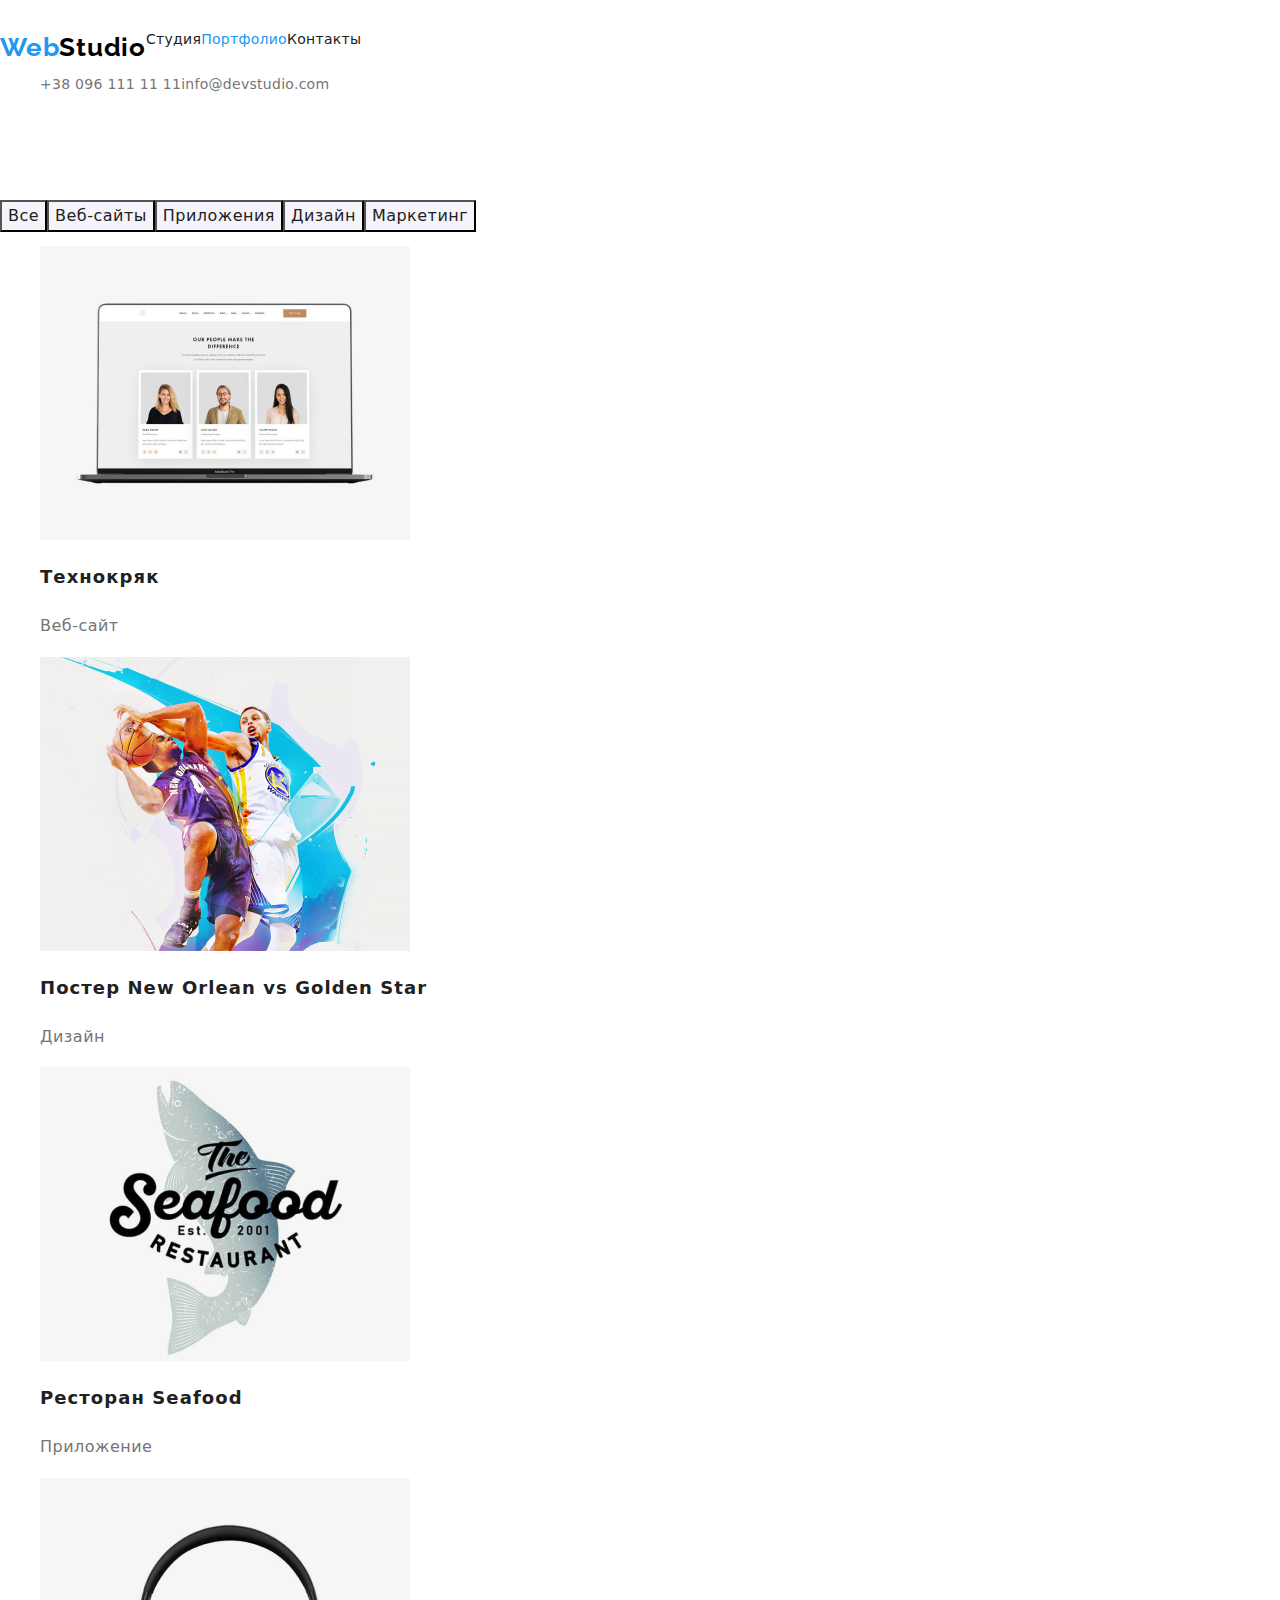
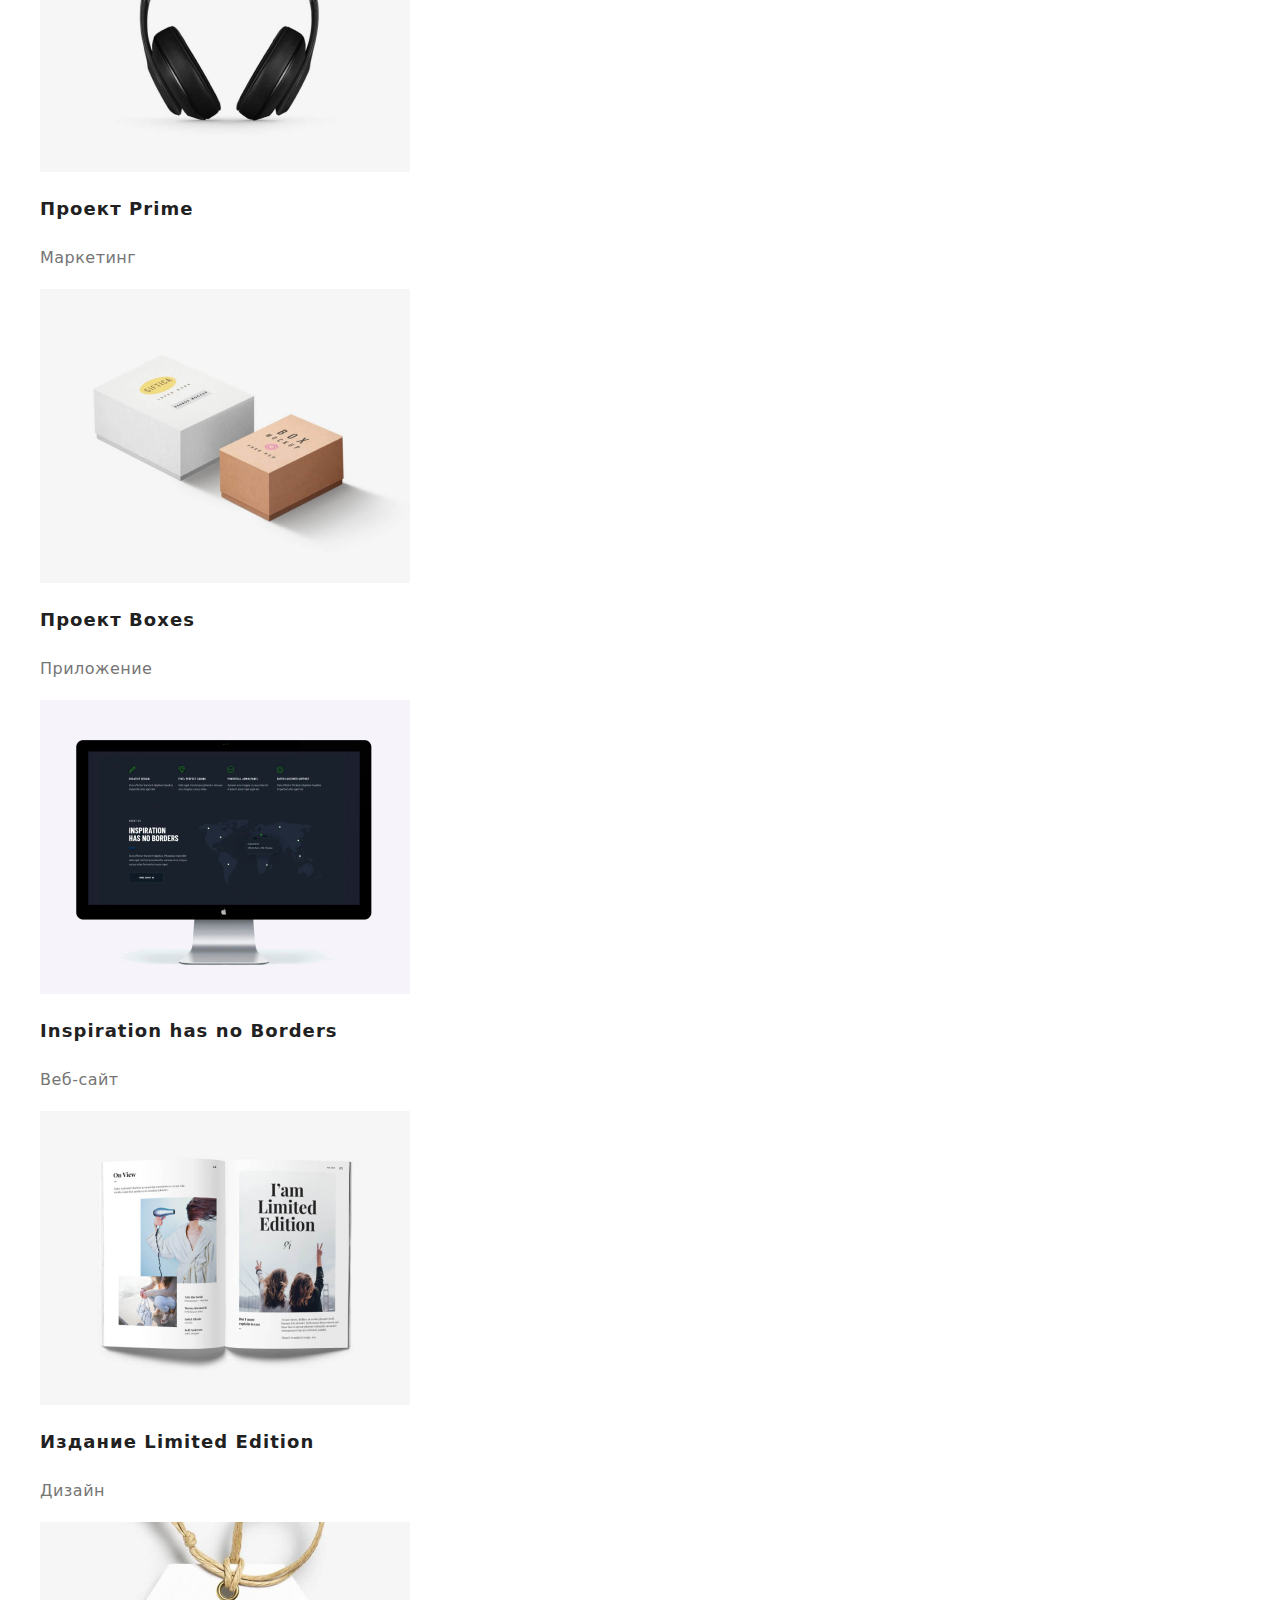
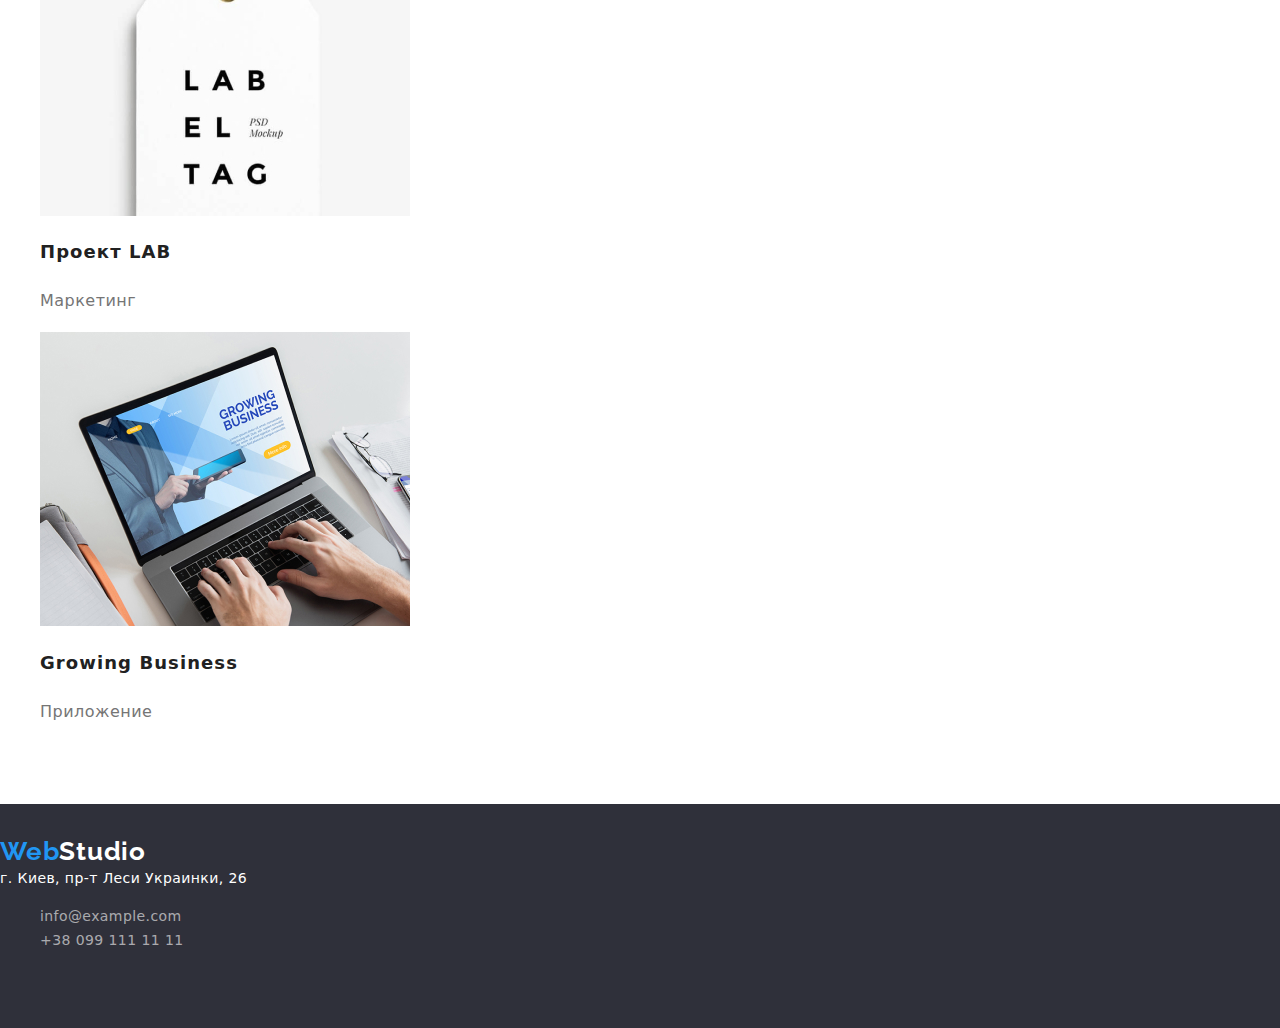
==== portfolio.html @ 183b3e31 "one" ====
<!DOCTYPE html>
<html lang="ru">
<head>
    <meta charset="UTF-8">
    <meta http-equiv="X-UA-Compatible" content="IE=edge">
    <meta name="description" content="Вивчення основ CSS">
    <title>Портфолио</title>
    <link rel="stylesheet" href="./css/style.css">
<link
    href="https://fonts.googleapis.com/css2?family=Raleway:wght@700&amp;family=Roboto:wght@400;500;700;900&amp;display=swap"
    rel="stylesheet">
    <link rel="stylesheet" href="https://cdnjs.cloudflare.com/ajax/libs/modern-normalize/1.0.0/modern-normalize.min.css">
</head>
<body>
    <!--Шапка-->
<header class="page-header">
    <!--CONTAINER-->
    <div class="container">
    <nav class="header-nav"><a href="WebStudio" class="logo-web">Web<span class="logo">Studio</span></a>
        <ul class="nav-list">
            <li><a href="https://liudmylka.github.io/goit-markup-hw-02/" class="open-link">Студия</a></li>
            <li><a href="https://liudmylka.github.io/goit-markup-hw-02/portfolio.html" class="open">Портфолио</a></li>
            <li><a href="Контакты" class="site-nav">Контакты</a></li>
        </ul>
    </nav>
    <ul class="contact-list">
        <li><a href="tel:+380961111111" class="page-link">+38 096 111 11 11</a></li>
        <li><a href="mailto:info@devstudio.com" class="page-link">info@devstudio.com</a></li>
    </ul>
    </div>
</header>

<main>
    <!--Герой-->
<section class="hero-blok">
    <!--CONTAINER-->
    <div class="container">
    <h1 class="visually-hidden">Filters</h1>
    <ul class="nav-list">   
        <li><button type="button" class="button">Все</button></li>
        <li><button type="button" class="button">Веб-сайты</button></li>
        <li><button type="button" class="button">Приложения</button></li>
        <li><button type="button" class="button">Дизайн</button></li>
        <li><button type="button" class="button">Маркетинг</button></li>
    </ul>
        <ul>
<li><a href="images1" class="photo"><img width="370" src="images/portfolio/1.img.jpg" alt="project1">
                <h2 class="title-small">Технокряк</h2>
                <p class="small-text">Веб-сайт</p></a></li>
<li><a href="images2" class="photo"><img width="370" src="images/portfolio/2.img.jpg" alt="project2">
                <h2 class="title-small">Постер New Orlean vs Golden Star</h2>
                <p class="small-text">Дизайн</p></a></li>
<li><a href="images3" class="photo"><img width="370" src="images/portfolio/3.img.jpg" alt="project3">
        <h2 class="title-small">Ресторан Seafood</h2>
        <p class="small-text">Приложение</p></a></li>
<li><a href="images4" class="photo"><img width="370" src="images/portfolio/4.img.jpg" alt="project4">
        <h2 class="title-small">Проект Prime</h2>
        <p class="small-text">Маркетинг</p></a></li>
<li><a href="images5" class="photo"><img width="370" src="images/portfolio/5.img.jpg" alt="project5">
        <h2 class="title-small">Проект Boxes</h2>
        <p class="small-text">Приложение</p></a></li>
<li><a href="images6" class="photo"><img width="370" src="images/portfolio/6.img.jpg" alt="project6">
        <h2 class="title-small">Inspiration has no Borders</h2>
        <p class="small-text">Веб-сайт</p></a></li>
<li><a href="images7" class="photo"><img width="370" src="images/portfolio/7.img.jpg" alt="project7">
        <h2 class="title-small">Издание Limited Edition</h2>
        <p class="small-text">Дизайн</p></a></li>
<li><a href="images8" class="photo"><img width="370" src="images/portfolio/8.img.jpg" alt="project8">
        <h2 class="title-small">Проект LAB</h2>
        <p class="small-text">Маркетинг</p></a></li>
<li><a href="images9" class="photo"><img width="370" src="images/portfolio/9.img.jpg" alt="project9">
        <h2 class="title-small">Growing Business</h2>
        <p class="small-text">Приложение</p></a></li>
        </ul>
        </div>
</section>
</main>

<footer class="footer">
    <!--CONTAINER-->
    <div class="container">
    <a href="WebStudio" class="logo-web">Web<span class="logo-two">Studio</span></a>
    <address  class="footer-address">
        г. Киев, пр-т Леси Украинки, 26
        <ul>
            <li><a href="mailto:info@example.com" class="footer-link">info@example.com</a></li>
            <li><a href="tel:+380991111111" class="footer-link">+38 099 111 11 11</a></li>
        </ul>
    </address>
    </div>
</footer>
</body>
</html>
---- css/style.css ----
:root {
  --background: #ffffff;
  --title: #ffffff;
  --text-one--title-two--title-three--title-name--title-small: #212121;
  --text--small-text: #757575;
  --color-link: #2196f3;
  --main-color: #212121;
  --black: #000000;
  --background-hero: #2f303a;
  --hero-blok: #eeeeee;
  --button: #f5f4fa;
}

body {
  background: var(--background);
  font-family: "Roboto", sans-serif;
  font-weight: 500;
  font-size: 14px;
  line-height: 114%;
  margin: 0px;
}
.container {
  width: 1200px;
  margin-left: auto;
  margin-right: auto;
  display: inline-block;
  margin-top: 0px;
  margin-bottom: 29px;
  padding-top: 32px;
  padding-bottom: 32px;
}
.page-header {
  background: var(--background);
  font-weight: 500;
  font-size: 14px;
  line-height: 114%;
}
ul {
  list-style: none;
}
.header-nav,
.nav-list,
.contact-list {
  display: flex;
}
.nav-list {
  padding: 0px;
  margin: 0px;
}

.logo-web {
  color: var(--color-link);
  text-decoration: none;
  font-family: "Raleway", sans-serif;
  font-weight: 700;
  font-size: 26px;
  line-height: 119%;
  letter-spacing: 0.03em;
}
.logo {
  color: var(--black);
  font-family: "Raleway", sans-serif;
  font-weight: 700;
  font-size: 26px;
  line-height: 119%;
  letter-spacing: 0.03em;
}
.logo-two {
  color: var(--title);
  font-family: "Raleway", sans-serif;
  font-weight: 700;
  font-size: 26px;
  line-height: 119%;
  letter-spacing: 0.03em;
}
.site-nav {
  color: var(--main-color);
  text-decoration: none;
  font-weight: 500;
  font-size: 14px;
  line-height: 114%;
  letter-spacing: 0.02em;
}
.site-nav:hover,
.site-nav:focus,
.site-nav:active {
  color: var(--color-link);
}
.open-link {
  color: var(--main-color);
  text-decoration: none;
  font-weight: 500;
  font-size: 14px;
  line-height: 114%;
  letter-spacing: 0.02em;
}
.open-link:hover,
.open-link:focus,
.open-link:active {
  color: var(--color-link);
}
.open {
  color: var(--color-link);
  text-decoration: none;
  letter-spacing: 0.02em;
}
.open:hover,
.open:focus,
.open:active {
  color: var(--color-link);
}
.hero {
  background: var(--background-hero);
  margin-top: 0px;
  margin-bottom: 94px;
  padding-top: 200px;
  padding-bottom: 280px;
  text-align: center;
}

.hero-blok {
  color: var(--hero-blok);
}
.button {
  color: var(--main-color);
  font-family: inherit;
  font-weight: 500;
  font-size: 16px;
  line-height: 162%;
  letter-spacing: 0.03em;
  background: var(--button);
}
.button:hover,
.button:focus,
.button:active {
  background: var(--color-link);
  color: var(--title);
}

.hero-title {
  color: var(--title);
  font-weight: 900;
  font-size: 44px;
  line-height: 136%;
  text-transform: uppercase;
  letter-spacing: 0.06em;
  margin-left: 452px;
  margin-right: 452px;
  margin-top: 0px;
  margin-bottom: 30px;
}
.botton-studio {
  color: var(--title);
  font-family: inherit;
  font-weight: 700;
  font-size: 16px;
  line-height: 187%;
  letter-spacing: 0.06em;
  background: var(--color-link);
  width: 200px;
  height: 50px;
  margin-left: 700px;
  margin-right: 700px;
  margin-top: 0px;
  margin-bottom: 200px;
}
.visually-hidden {
  position: absolute;
  width: 1px;
  height: 1px;
  margin: -1px;
  border: 0;
  padding: 0;
  white-space: nowrap;
  clip-path: inset(100%);
  clip: rect(0 0 0 0);
  overflow: hidden;
}
.page-link {
  color: var(--text--small-text);
  text-decoration: none;
  letter-spacing: 0.02em;
}
.page-link:hover,
.page-link:focus,
.page-link:active {
  color: var(--color-link);
}
.text-one {
  color: var(--text-one--title-two--title-three--title-name--title-small);
  font-weight: 700;
  font-size: 14px;
  line-height: 114%;
  text-transform: uppercase;
  letter-spacing: 0.03em;
  margin-top: 0px;
  margin-bottom: 10px;
}
.text {
  color: var(--text--small-text);
  font-weight: 400;
  font-size: 14px;
  line-height: 171%;
  letter-spacing: 0.03em;
  margin-top: 0px;
  margin-bottom: 94px;
  align-content: stretch;
}
.title-two {
  color: var(--text-one--title-two--title-three--title-name--title-small);
  font-weight: 700;
  font-size: 36px;
  line-height: 116%;
  letter-spacing: 0.03em;
}
.team {
  background: var(--button);
}

.title-three {
  color: var(--text-one--title-two--title-three--title-name--title-small);
  font-weight: 700;
  font-size: 36px;
  line-height: 116%;
  letter-spacing: 0.03em;
}
.title-name {
  color: var(--text-one--title-two--title-three--title-name--title-small);
  font-weight: 500;
  font-size: 16px;
  line-height: 118%;
  letter-spacing: 0.03em;
}
.title-small {
  color: var(--text-one--title-two--title-three--title-name--title-small);
  font-weight: 700;
  font-size: 18px;
  line-height: 200%;
  letter-spacing: 0.06em;
  text-decoration: none;
}
.small-text {
  color: var(--text--small-text);
  font-weight: 400;
  font-size: 16px;
  line-height: 187%;
  text-decoration: none;
  letter-spacing: 0.03em;
}
.photo {
  text-decoration: none;
}
.footer {
  background: var(--background-hero);
}
.footer-link {
  color: rgba(255, 255, 255, 0.6);
  font-weight: 400;
  font-size: 14px;
  line-height: 171%;
  text-decoration: none;
  letter-spacing: 0.03em;
}
.footer-link:hover,
.footer-link:focus,
.footer-link:active {
  color: var(--color-link);
}
.footer-address {
  color: var(--title);
  font-weight: normal;
  font-style: normal;
  font-size: 14px;
  line-height: 171%;
  letter-spacing: 0.03em;
}
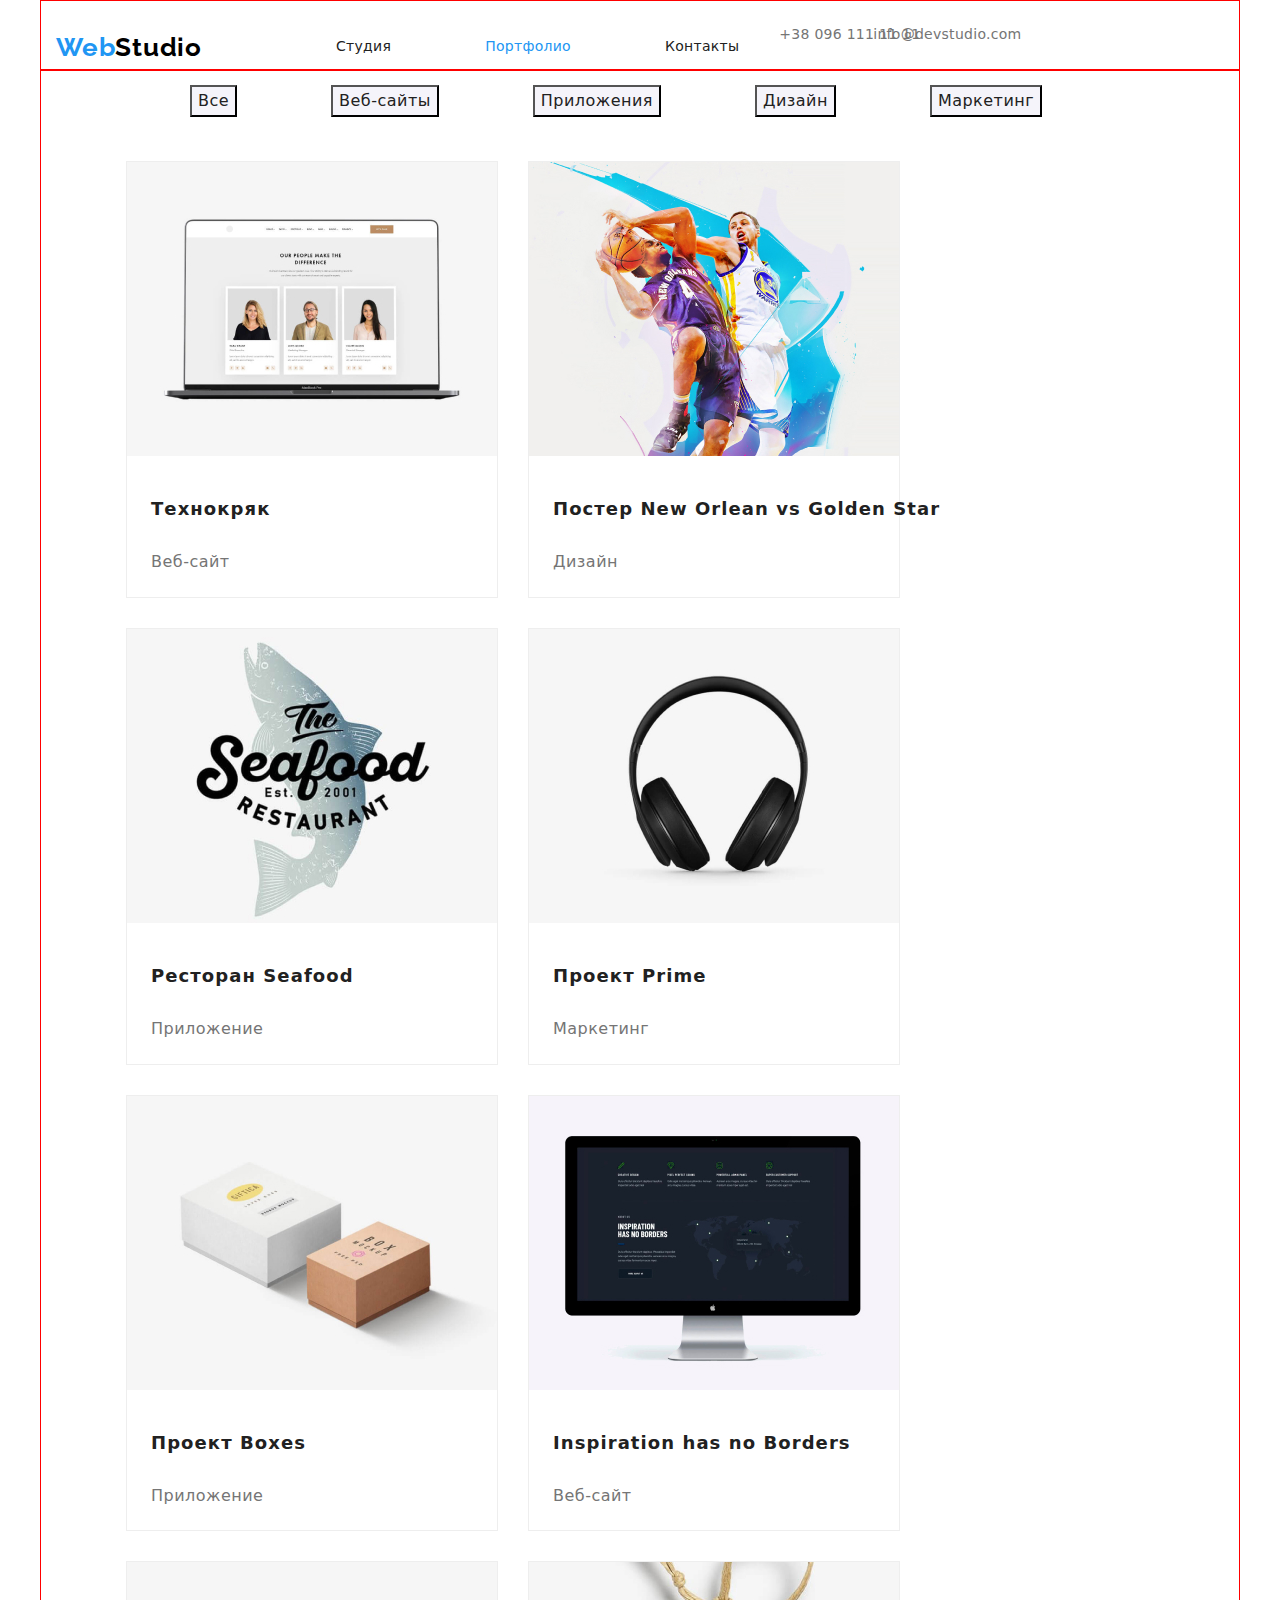
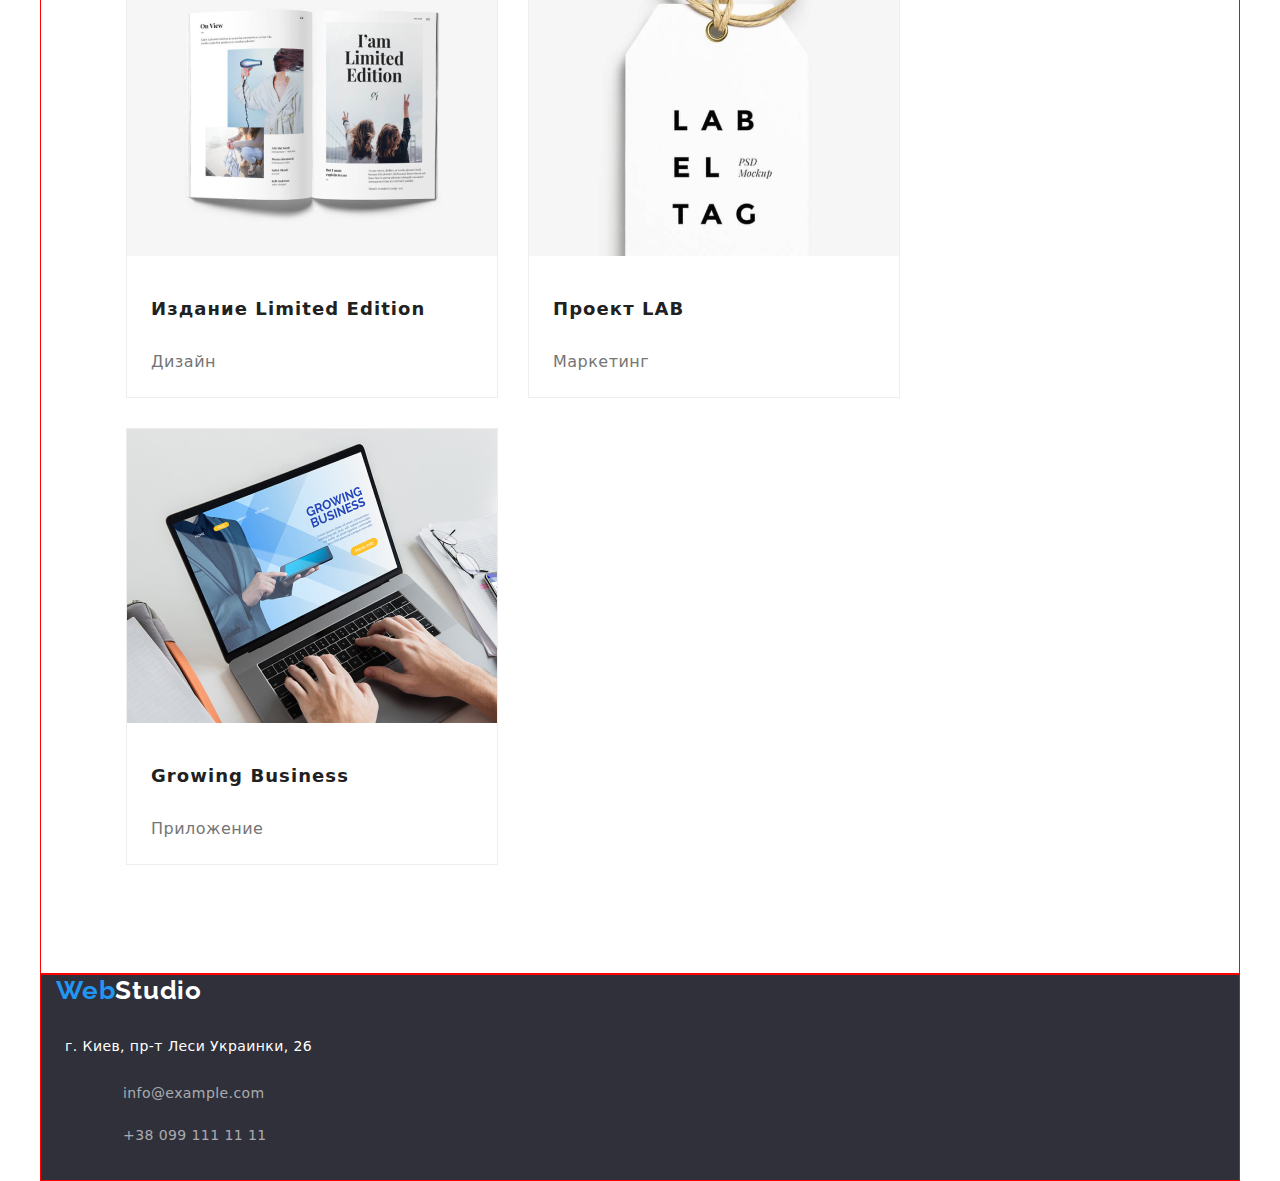
==== commit a2f95d29: "three" ====
--- a/portfolio.html
+++ b/portfolio.html
@@ -43,7 +43,7 @@
         <li><button type="button" class="button">Дизайн</button></li>
         <li><button type="button" class="button">Маркетинг</button></li>
     </ul>
-        <ul>
+        <ul class="images">
 <li><a href="images1" class="photo"><img width="370" src="images/portfolio/1.img.jpg" alt="project1">
                 <h2 class="title-small">Технокряк</h2>
                 <p class="small-text">Веб-сайт</p></a></li>
@@ -82,7 +82,7 @@
     <a href="WebStudio" class="logo-web">Web<span class="logo-two">Studio</span></a>
     <address  class="footer-address">
         г. Киев, пр-т Леси Украинки, 26
-        <ul>
+        <ul class="link">
             <li><a href="mailto:info@example.com" class="footer-link">info@example.com</a></li>
             <li><a href="tel:+380991111111" class="footer-link">+38 099 111 11 11</a></li>
         </ul>
--- a/css/style.css
+++ b/css/style.css
@@ -21,19 +21,31 @@
 }
 .container {
   width: 1200px;
-  margin-left: auto;
-  margin-right: auto;
-  display: inline-block;
-  margin-top: 0px;
-  margin-bottom: 29px;
-  padding-top: 32px;
-  padding-bottom: 32px;
+  padding: 0 15px;
+  margin: 0 auto;
+  border: 1px solid red;
 }
 .page-header {
   background: var(--background);
   font-weight: 500;
   font-size: 14px;
   line-height: 114%;
+  display: flex;
+  align-items: center;
+}
+.page-header .container {
+  display: flex;
+  align-items: center;
+}
+.page-header .header-nav {
+  display: flex;
+  justify-content: space-between;
+  align-items: center;
+}
+.page-header .contact-list {
+  display: flex;
+  justify-content: space-between;
+  align-items: center;
 }
 ul {
   list-style: none;
@@ -43,11 +55,22 @@
 .contact-list {
   display: flex;
 }
-.nav-list {
-  padding: 0px;
-  margin: 0px;
-}
-
+.nav-list li {
+  padding-left: 94px;
+}
+.header-nav {
+  justify-content: space-between;
+  align-items: center;
+  padding-top: 24px;
+}
+.contact-list li:last-child {
+  position: absolute;
+  padding: 94px;
+}
+.contact-list {
+  display: flex;
+  justify-content: space-between;
+}
 .logo-web {
   color: var(--color-link);
   text-decoration: none;
@@ -72,6 +95,10 @@
   font-size: 26px;
   line-height: 119%;
   letter-spacing: 0.03em;
+  margin: 0px;
+
+  margin-bottom: 20px;
+  width: 145px;
 }
 .site-nav {
   color: var(--main-color);
@@ -80,6 +107,7 @@
   font-size: 14px;
   line-height: 114%;
   letter-spacing: 0.02em;
+  display: flex;
 }
 .site-nav:hover,
 .site-nav:focus,
@@ -93,6 +121,7 @@
   font-size: 14px;
   line-height: 114%;
   letter-spacing: 0.02em;
+  display: flex;
 }
 .open-link:hover,
 .open-link:focus,
@@ -103,6 +132,7 @@
   color: var(--color-link);
   text-decoration: none;
   letter-spacing: 0.02em;
+  display: flex;
 }
 .open:hover,
 .open:focus,
@@ -111,16 +141,16 @@
 }
 .hero {
   background: var(--background-hero);
-  margin-top: 0px;
-  margin-bottom: 94px;
-  padding-top: 200px;
-  padding-bottom: 280px;
   text-align: center;
+  width: 1200px;
+  margin: 0 auto;
 }
 
 .hero-blok {
   color: var(--hero-blok);
-}
+  display: flex;
+}
+
 .button {
   color: var(--main-color);
   font-family: inherit;
@@ -144,10 +174,8 @@
   line-height: 136%;
   text-transform: uppercase;
   letter-spacing: 0.06em;
-  margin-left: 452px;
-  margin-right: 452px;
-  margin-top: 0px;
-  margin-bottom: 30px;
+  text-align: center;
+  padding-top: 200px;
 }
 .botton-studio {
   color: var(--title);
@@ -157,12 +185,11 @@
   line-height: 187%;
   letter-spacing: 0.06em;
   background: var(--color-link);
+  margin-bottom: 200px;
   width: 200px;
   height: 50px;
-  margin-left: 700px;
-  margin-right: 700px;
-  margin-top: 0px;
-  margin-bottom: 200px;
+  box-shadow: 0px 4px 4px rgba(0, 0, 0, 0.15);
+  border-radius: 4px;
 }
 .visually-hidden {
   position: absolute;
@@ -180,12 +207,24 @@
   color: var(--text--small-text);
   text-decoration: none;
   letter-spacing: 0.02em;
+  display: flex;
+  justify-content: space-between;
 }
 .page-link:hover,
 .page-link:focus,
 .page-link:active {
   color: var(--color-link);
 }
+.text-section {
+  display: flex;
+}
+.only-text {
+  display: flex;
+  padding: 94px;
+  padding-left: 30px;
+  justify-content: space-around;
+  text-align: left;
+}
 .text-one {
   color: var(--text-one--title-two--title-three--title-name--title-small);
   font-weight: 700;
@@ -193,8 +232,6 @@
   line-height: 114%;
   text-transform: uppercase;
   letter-spacing: 0.03em;
-  margin-top: 0px;
-  margin-bottom: 10px;
 }
 .text {
   color: var(--text--small-text);
@@ -202,9 +239,6 @@
   font-size: 14px;
   line-height: 171%;
   letter-spacing: 0.03em;
-  margin-top: 0px;
-  margin-bottom: 94px;
-  align-content: stretch;
 }
 .title-two {
   color: var(--text-one--title-two--title-three--title-name--title-small);
@@ -212,9 +246,24 @@
   font-size: 36px;
   line-height: 116%;
   letter-spacing: 0.03em;
-}
+  margin-top: 0px;
+  margin-bottom: 50px;
+  text-align: center;
+  padding: 94px;
+}
+.img {
+  display: flex;
+}
+img {
+  display: block;
+}
+.img li {
+  margin: 0 30px;
+}
+
 .team {
   background: var(--button);
+  padding: 94px;
 }
 
 .title-three {
@@ -223,6 +272,14 @@
   font-size: 36px;
   line-height: 116%;
   letter-spacing: 0.03em;
+  padding: 94px;
+  margin: 0px;
+  text-align: center;
+}
+.our-team {
+  display: flex;
+  margin-bottom: 50px;
+  margin: 0px;
 }
 .title-name {
   color: var(--text-one--title-two--title-three--title-name--title-small);
@@ -238,6 +295,12 @@
   line-height: 200%;
   letter-spacing: 0.06em;
   text-decoration: none;
+  padding-top: 20px;
+  padding-right: 24px;
+  padding-left: 24px;
+  padding-bottom: 4px;
+  width: 322px;
+  white-space: pre;
 }
 .small-text {
   color: var(--text--small-text);
@@ -246,12 +309,29 @@
   line-height: 187%;
   text-decoration: none;
   letter-spacing: 0.03em;
+  padding-right: 24px;
+  padding-left: 24px;
+  padding-bottom: 4px;
+  width: 322px;
 }
 .photo {
   text-decoration: none;
+}
+.images {
+  display: flex;
+  padding-bottom: 94px;
+  flex-flow: row wrap;
+}
+.images li {
+  border: 1px solid;
+  margin-left: 30px;
+  margin-top: 30px;
 }
 .footer {
   background: var(--background-hero);
+  width: 1200px;
+  margin: 0 auto;
+  text-align: left;
 }
 .footer-link {
   color: rgba(255, 255, 255, 0.6);
@@ -260,6 +340,14 @@
   line-height: 171%;
   text-decoration: none;
   letter-spacing: 0.03em;
+  width: 231px;
+  padding: 9px;
+  text-align: left;
+}
+.link li {
+  width: 231px;
+  padding: 9px;
+  text-align: left;
 }
 .footer-link:hover,
 .footer-link:focus,
@@ -273,4 +361,9 @@
   font-size: 14px;
   line-height: 171%;
   letter-spacing: 0.03em;
-}
+  margin-top: 20px;
+  width: 231px;
+  padding: 9px;
+  white-space: nowrap;
+  text-align: left;
+}
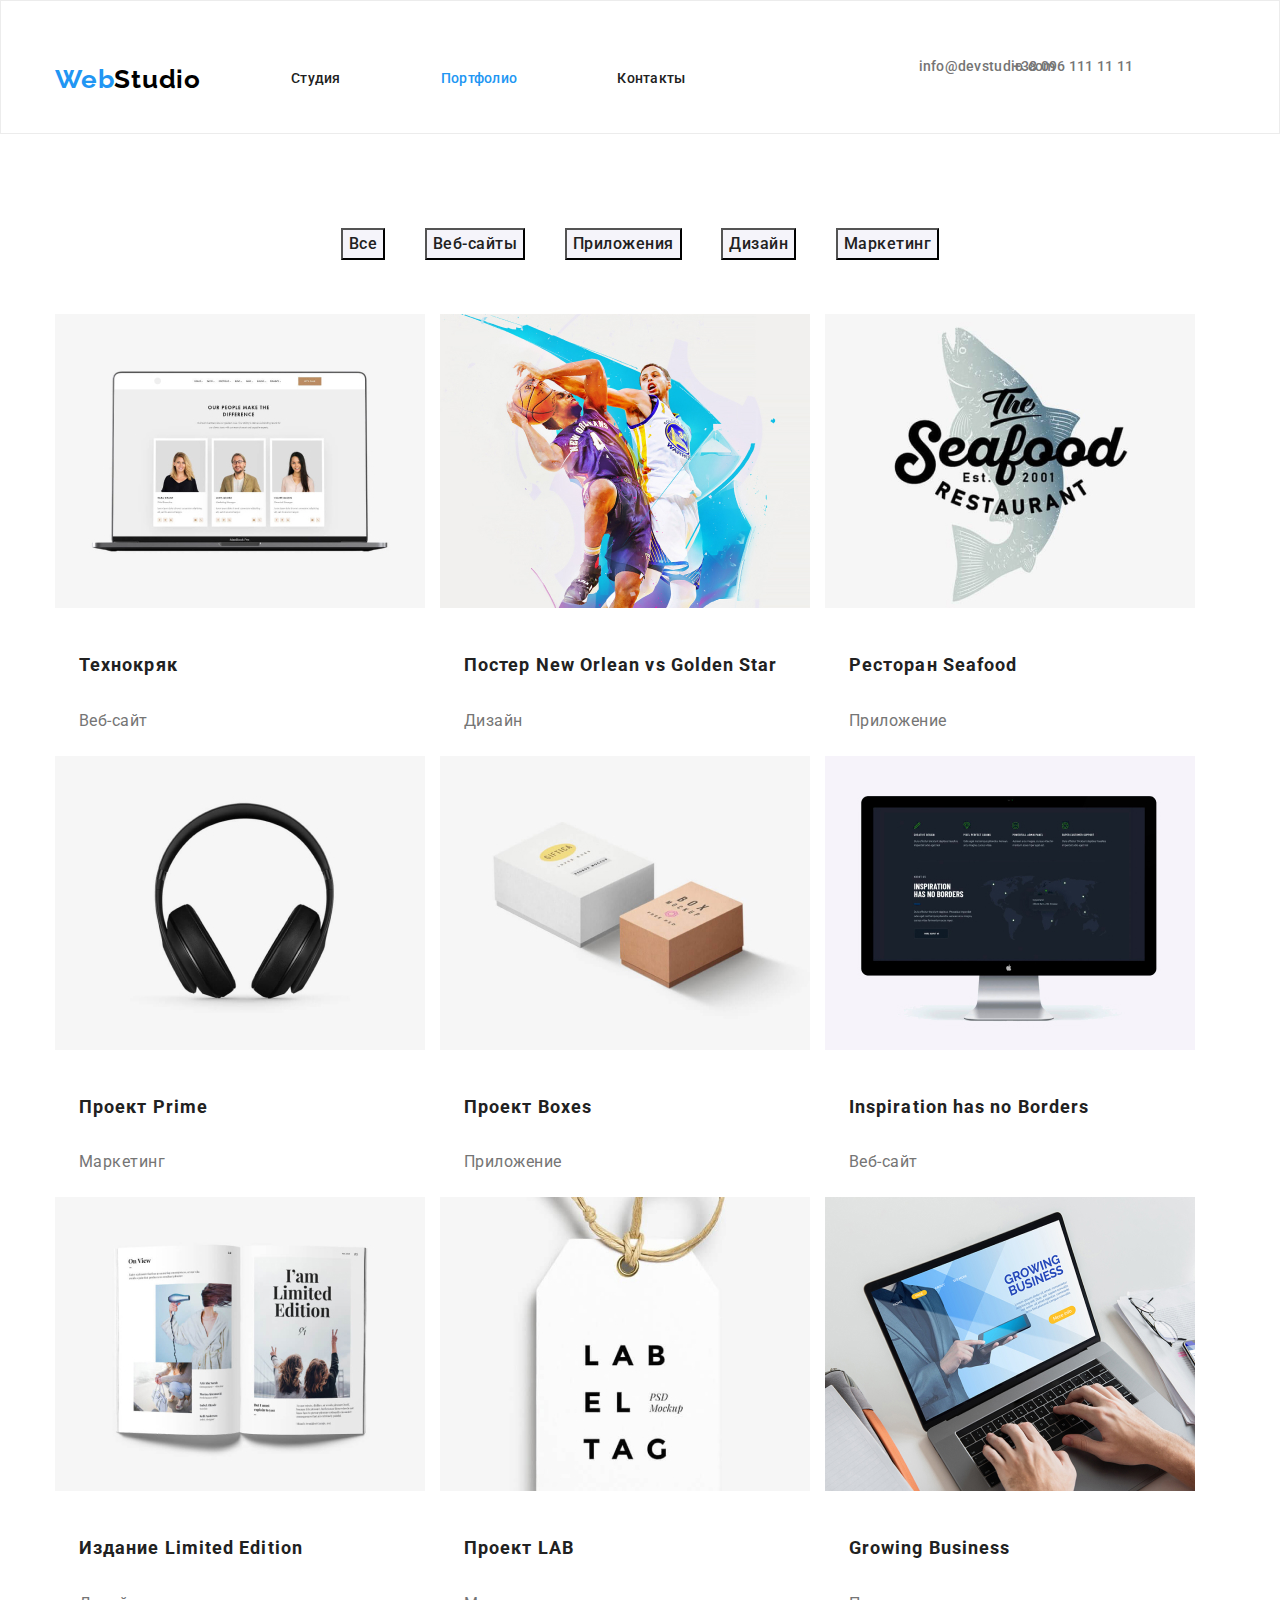
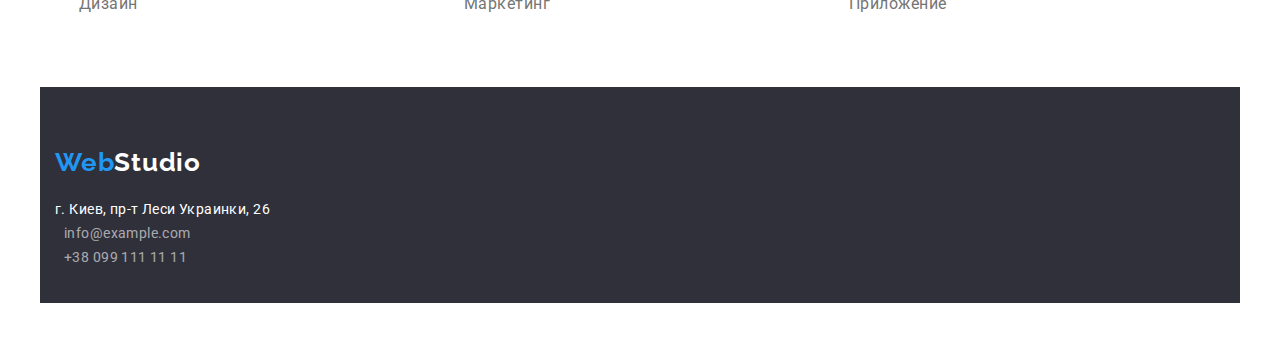
==== commit 2a70d1f3: "work-three" ====
--- a/portfolio.html
+++ b/portfolio.html
@@ -5,11 +5,12 @@
     <meta http-equiv="X-UA-Compatible" content="IE=edge">
     <meta name="description" content="Вивчення основ CSS">
     <title>Портфолио</title>
+<link rel="stylesheet" href="https://cdnjs.cloudflare.com/ajax/libs/modern-normalize/1.0.0/modern-normalize.min.css">
     <link rel="stylesheet" href="./css/style.css">
 <link
     href="https://fonts.googleapis.com/css2?family=Raleway:wght@700&amp;family=Roboto:wght@400;500;700;900&amp;display=swap"
     rel="stylesheet">
-    <link rel="stylesheet" href="https://cdnjs.cloudflare.com/ajax/libs/modern-normalize/1.0.0/modern-normalize.min.css">
+    
 </head>
 <body>
     <!--Шапка-->
@@ -24,8 +25,9 @@
         </ul>
     </nav>
     <ul class="contact-list">
+        <li><a href="mailto:info@devstudio.com" class="page-link">info@devstudio.com</a></li>
         <li><a href="tel:+380961111111" class="page-link">+38 096 111 11 11</a></li>
-        <li><a href="mailto:info@devstudio.com" class="page-link">info@devstudio.com</a></li>
+        
     </ul>
     </div>
 </header>
@@ -36,7 +38,7 @@
     <!--CONTAINER-->
     <div class="container">
     <h1 class="visually-hidden">Filters</h1>
-    <ul class="nav-list">   
+    <ul class="button-list">   
         <li><button type="button" class="button">Все</button></li>
         <li><button type="button" class="button">Веб-сайты</button></li>
         <li><button type="button" class="button">Приложения</button></li>
@@ -45,32 +47,50 @@
     </ul>
         <ul class="images">
 <li><a href="images1" class="photo"><img width="370" src="images/portfolio/1.img.jpg" alt="project1">
-                <h2 class="title-small">Технокряк</h2>
-                <p class="small-text">Веб-сайт</p></a></li>
+      <div class="card-title">         
+    <h2 class="title-small">Технокряк</h2>
+    </div>
+     <p class="small-text-p">Веб-сайт</p></a></li>
 <li><a href="images2" class="photo"><img width="370" src="images/portfolio/2.img.jpg" alt="project2">
-                <h2 class="title-small">Постер New Orlean vs Golden Star</h2>
-                <p class="small-text">Дизайн</p></a></li>
+        <div class="card-title">
+    <h2 class="title-small">Постер New Orlean vs Golden Star</h2>
+        </div>
+    <p class="small-text-p">Дизайн</p></a></li>
 <li><a href="images3" class="photo"><img width="370" src="images/portfolio/3.img.jpg" alt="project3">
-        <h2 class="title-small">Ресторан Seafood</h2>
-        <p class="small-text">Приложение</p></a></li>
+    <div class="card-title">
+    <h2 class="title-small">Ресторан Seafood</h2>
+    </div>
+    <p class="small-text-p">Приложение</p></a></li>
 <li><a href="images4" class="photo"><img width="370" src="images/portfolio/4.img.jpg" alt="project4">
-        <h2 class="title-small">Проект Prime</h2>
-        <p class="small-text">Маркетинг</p></a></li>
+    <div class="card-title">
+    <h2 class="title-small">Проект Prime</h2>
+    </div>
+    <p class="small-text-p">Маркетинг</p></a></li>
 <li><a href="images5" class="photo"><img width="370" src="images/portfolio/5.img.jpg" alt="project5">
-        <h2 class="title-small">Проект Boxes</h2>
-        <p class="small-text">Приложение</p></a></li>
+    <div class="card-title">
+    <h2 class="title-small">Проект Boxes</h2>
+    </div>
+    <p class="small-text-p">Приложение</p></a></li>
 <li><a href="images6" class="photo"><img width="370" src="images/portfolio/6.img.jpg" alt="project6">
-        <h2 class="title-small">Inspiration has no Borders</h2>
-        <p class="small-text">Веб-сайт</p></a></li>
+        <div class="card-title">
+    <h2 class="title-small">Inspiration has no Borders</h2>
+        </div>    
+    <p class="small-text-p">Веб-сайт</p></a></li>
 <li><a href="images7" class="photo"><img width="370" src="images/portfolio/7.img.jpg" alt="project7">
-        <h2 class="title-small">Издание Limited Edition</h2>
-        <p class="small-text">Дизайн</p></a></li>
+    <div class="card-title">
+    <h2 class="title-small">Издание Limited Edition</h2>
+    </div>
+    <p class="small-text-p">Дизайн</p></a></li>
 <li><a href="images8" class="photo"><img width="370" src="images/portfolio/8.img.jpg" alt="project8">
-        <h2 class="title-small">Проект LAB</h2>
-        <p class="small-text">Маркетинг</p></a></li>
+        <div class="card-title">
+    <h2 class="title-small">Проект LAB</h2>
+        </div>
+    <p class="small-text-p">Маркетинг</p></a></li>
 <li><a href="images9" class="photo"><img width="370" src="images/portfolio/9.img.jpg" alt="project9">
-        <h2 class="title-small">Growing Business</h2>
-        <p class="small-text">Приложение</p></a></li>
+    <div class="card-title">
+    <h2 class="title-small">Growing Business</h2>
+    </div>
+    <p class="small-text-p">Приложение</p></a></li>
         </ul>
         </div>
 </section>
--- a/css/style.css
+++ b/css/style.css
@@ -23,7 +23,7 @@
   width: 1200px;
   padding: 0 15px;
   margin: 0 auto;
-  border: 1px solid red;
+  /*border: 1px solid red;*/
 }
 .page-header {
   background: var(--background);
@@ -32,20 +32,20 @@
   line-height: 114%;
   display: flex;
   align-items: center;
+  justify-content: space-between;
+  border: 1px solid #ececec;
 }
 .page-header .container {
   display: flex;
   align-items: center;
+  justify-content: space-between;
+  width: 1200px;
 }
 .page-header .header-nav {
-  display: flex;
-  justify-content: space-between;
-  align-items: center;
+  width: 1200px;
 }
 .page-header .contact-list {
-  display: flex;
-  justify-content: space-between;
-  align-items: center;
+  width: 1200px;
 }
 ul {
   list-style: none;
@@ -54,22 +54,26 @@
 .nav-list,
 .contact-list {
   display: flex;
-}
-.nav-list li {
-  padding-left: 94px;
-}
+  align-items: center;
+  justify-content: space-between;
+}
+
 .header-nav {
-  justify-content: space-between;
-  align-items: center;
+  justify-content: flex-start;
   padding-top: 24px;
+  padding-right: 93px;
+  padding-left: 0px;
 }
 .contact-list li:last-child {
   position: absolute;
-  padding: 94px;
-}
-.contact-list {
-  display: flex;
-  justify-content: space-between;
+  padding: 0 94px;
+}
+.contact-list ul {
+  display: inline;
+  align-items: center;
+  justify-content: space-between;
+  width: 135px;
+  padding: 32px 50px;
 }
 .logo-web {
   color: var(--color-link);
@@ -96,11 +100,14 @@
   line-height: 119%;
   letter-spacing: 0.03em;
   margin: 0px;
-
   margin-bottom: 20px;
   width: 145px;
 }
 .site-nav {
+  display: inline-block;
+  align-items: center;
+  justify-content: space-around;
+  padding: 32px 50px;
   color: var(--main-color);
   text-decoration: none;
   font-weight: 500;
@@ -115,6 +122,10 @@
   color: var(--color-link);
 }
 .open-link {
+  display: inline-block;
+  align-items: center;
+  justify-content: space-around;
+  padding: 32px 50px;
   color: var(--main-color);
   text-decoration: none;
   font-weight: 500;
@@ -129,6 +140,10 @@
   color: var(--color-link);
 }
 .open {
+  display: inline-block;
+  align-items: center;
+  justify-content: space-around;
+  padding: 32px 50px;
   color: var(--color-link);
   text-decoration: none;
   letter-spacing: 0.02em;
@@ -143,6 +158,7 @@
   background: var(--background-hero);
   text-align: center;
   width: 1200px;
+  padding: 94px;
   margin: 0 auto;
 }
 
@@ -150,7 +166,20 @@
   color: var(--hero-blok);
   display: flex;
 }
-
+button {
+  display: block;
+}
+.button-list {
+  display: flex;
+  align-items: flex-start;
+  justify-content: space-between;
+  width: 614px;
+  padding-top: 94px;
+  padding-right: 8px;
+  padding-bottom: 50px;
+  padding-left: 8px;
+  margin: 0 auto;
+}
 .button {
   color: var(--main-color);
   font-family: inherit;
@@ -168,6 +197,7 @@
 }
 
 .hero-title {
+  display: inline-block;
   color: var(--title);
   font-weight: 900;
   font-size: 44px;
@@ -175,9 +205,11 @@
   text-transform: uppercase;
   letter-spacing: 0.06em;
   text-align: center;
-  padding-top: 200px;
+  margin-top: 200px;
+  width: 696px;
 }
 .botton-studio {
+  align-items: center;
   color: var(--title);
   font-family: inherit;
   font-weight: 700;
@@ -185,6 +217,7 @@
   line-height: 187%;
   letter-spacing: 0.06em;
   background: var(--color-link);
+  margin: 0 auto;
   margin-bottom: 200px;
   width: 200px;
   height: 50px;
@@ -195,15 +228,19 @@
   position: absolute;
   width: 1px;
   height: 1px;
+  padding: 0;
   margin: -1px;
   border: 0;
-  padding: 0;
   white-space: nowrap;
   clip-path: inset(100%);
   clip: rect(0 0 0 0);
   overflow: hidden;
 }
 .page-link {
+  display: inline-block;
+  align-items: stretch;
+  justify-content: space-around;
+  padding: 32px 50px;
   color: var(--text--small-text);
   text-decoration: none;
   letter-spacing: 0.02em;
@@ -220,10 +257,13 @@
 }
 .only-text {
   display: flex;
-  padding: 94px;
-  padding-left: 30px;
-  justify-content: space-around;
-  text-align: left;
+  align-items: stretch;
+  padding-top: 94px;
+  padding-right: 0px;
+  padding-bottom: 94px;
+  padding-left: 0px;
+  text-align: left;
+  width: 1170px;
 }
 .text-one {
   color: var(--text-one--title-two--title-three--title-name--title-small);
@@ -232,76 +272,87 @@
   line-height: 114%;
   text-transform: uppercase;
   letter-spacing: 0.03em;
+  text-align: left;
+  width: 270px;
 }
 .text {
+  display: block;
   color: var(--text--small-text);
   font-weight: 400;
   font-size: 14px;
   line-height: 171%;
   letter-spacing: 0.03em;
+  text-align: left;
+  width: 270px;
 }
 .title-two {
+  display: block;
   color: var(--text-one--title-two--title-three--title-name--title-small);
   font-weight: 700;
   font-size: 36px;
   line-height: 116%;
   letter-spacing: 0.03em;
-  margin-top: 0px;
-  margin-bottom: 50px;
-  text-align: center;
-  padding: 94px;
+  text-align: center;
 }
 .img {
   display: flex;
-}
-img {
-  display: block;
-}
-.img li {
-  margin: 0 30px;
+  justify-content: space-between;
+  padding-top: 50px;
+  padding-right: 0px;
+  padding-bottom: 0px;
+  padding-left: 0px;
+  margin: 30px 0px;
+  border: 1px;
+}
+
+.img ul {
+  justify-content: space-between;
+  width: 370px;
 }
 
 .team {
   background: var(--button);
-  padding: 94px;
+  padding: 0 94px;
 }
 
 .title-three {
+  display: block;
   color: var(--text-one--title-two--title-three--title-name--title-small);
   font-weight: 700;
   font-size: 36px;
   line-height: 116%;
   letter-spacing: 0.03em;
-  padding: 94px;
-  margin: 0px;
+  padding-top: 94px;
   text-align: center;
 }
 .our-team {
   display: flex;
-  margin-bottom: 50px;
-  margin: 0px;
+  justify-content: space-between;
+  padding-top: 50px;
+  padding-right: 0px;
+  padding-bottom: 94px;
+  padding-left: 0px;
+  margin: 30px 0px;
+  border: 1px;
+}
+.our-team ul {
+  justify-content: space-between;
+  width: 270px;
 }
 .title-name {
+  display: block;
   color: var(--text-one--title-two--title-three--title-name--title-small);
   font-weight: 500;
   font-size: 16px;
   line-height: 118%;
   letter-spacing: 0.03em;
-}
-.title-small {
-  color: var(--text-one--title-two--title-three--title-name--title-small);
-  font-weight: 700;
-  font-size: 18px;
-  line-height: 200%;
-  letter-spacing: 0.06em;
-  text-decoration: none;
-  padding-top: 20px;
-  padding-right: 24px;
-  padding-left: 24px;
-  padding-bottom: 4px;
-  width: 322px;
+  width: 134px;
+  text-align: center;
   white-space: pre;
-}
+  padding: 30px 68px 10px;
+  margin: 0px;
+}
+
 .small-text {
   color: var(--text--small-text);
   font-weight: 400;
@@ -309,27 +360,62 @@
   line-height: 187%;
   text-decoration: none;
   letter-spacing: 0.03em;
-  padding-right: 24px;
-  padding-left: 24px;
-  padding-bottom: 4px;
+  padding-top: 10px;
+  padding-bottom: 30px;
+  margin: 0px;
+  text-align: center;
+}
+.title-small {
+  display: block;
+  color: var(--text-one--title-two--title-three--title-name--title-small);
+  font-weight: 700;
+  font-size: 18px;
+  line-height: 200%;
+  letter-spacing: 0.06em;
+  text-decoration: none;
   width: 322px;
+  white-space: pre;
+}
+.our-team.container {
+  border: 1px;
+}
+.small-text-p {
+  color: var(--text--small-text);
+  font-weight: 400;
+  font-size: 16px;
+  line-height: 187%;
+  text-decoration: none;
+  letter-spacing: 0.03em;
+  padding: 4px 24px 20px;
+  margin: 0px;
+}
+.card-title {
+  padding: 20px 24px 4px;
+  margin: 0px;
 }
 .photo {
   text-decoration: none;
 }
 .images {
   display: flex;
-  padding-bottom: 94px;
-  flex-flow: row wrap;
-}
-.images li {
+  align-items: baseline;
+  justify-content: space-between;
+  flex-wrap: wrap;
+  padding: 34px 30px;
+  margin-left: -30px;
+  margin-top: -30px;
+  border: 1px;
+}
+.photo li {
   border: 1px solid;
   margin-left: 30px;
   margin-top: 30px;
+  width: 370px;
 }
 .footer {
   background: var(--background-hero);
   width: 1200px;
+  padding-top: 60px;
   margin: 0 auto;
   text-align: left;
 }
@@ -344,10 +430,12 @@
   padding: 9px;
   text-align: left;
 }
-.link li {
+.link {
   width: 231px;
   padding: 9px;
-  text-align: left;
+  padding-bottom: 60px;
+  display: inline;
+  justify-content: flex-start;
 }
 .footer-link:hover,
 .footer-link:focus,
@@ -355,15 +443,15 @@
   color: var(--color-link);
 }
 .footer-address {
+  display: block;
   color: var(--title);
   font-weight: normal;
   font-style: normal;
   font-size: 14px;
   line-height: 171%;
   letter-spacing: 0.03em;
-  margin-top: 20px;
+  padding-top: 20px;
+  padding-bottom: 9px;
   width: 231px;
-  padding: 9px;
-  white-space: nowrap;
-  text-align: left;
-}
+  text-align: left;
+}
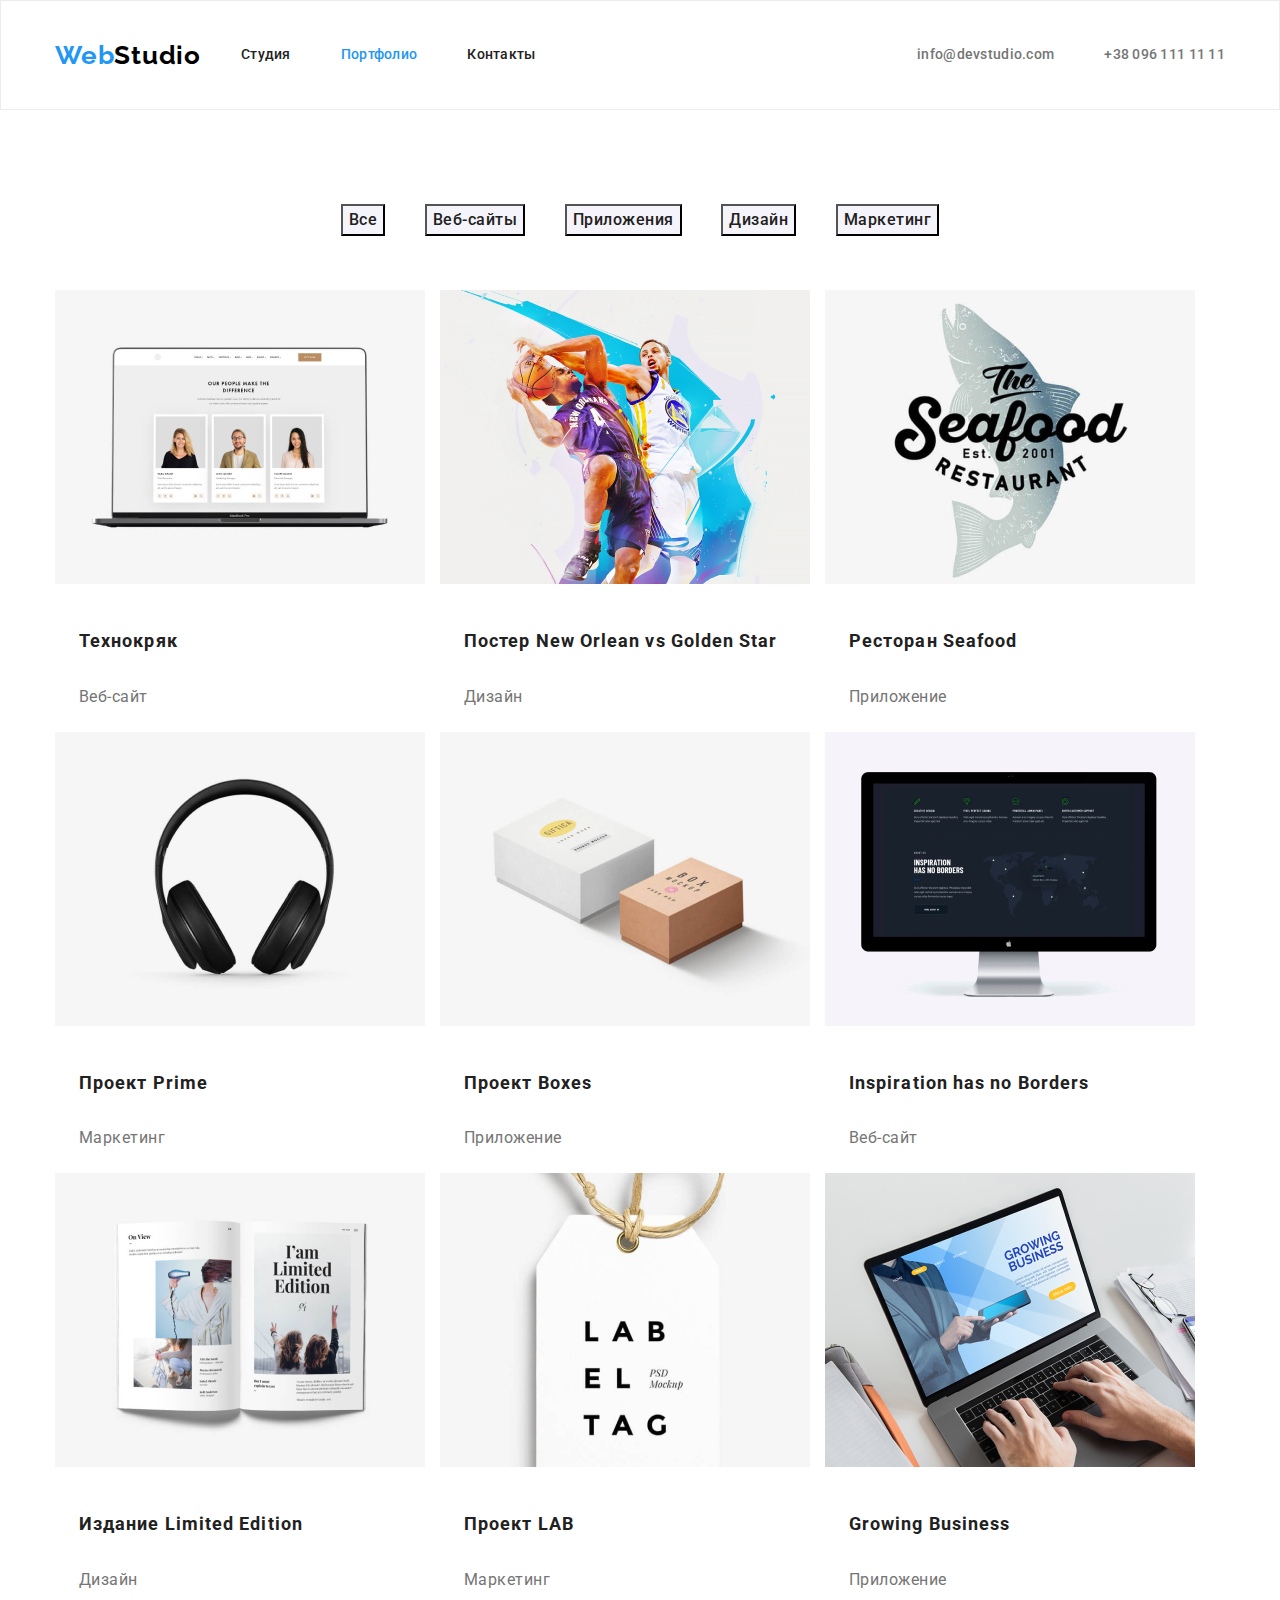
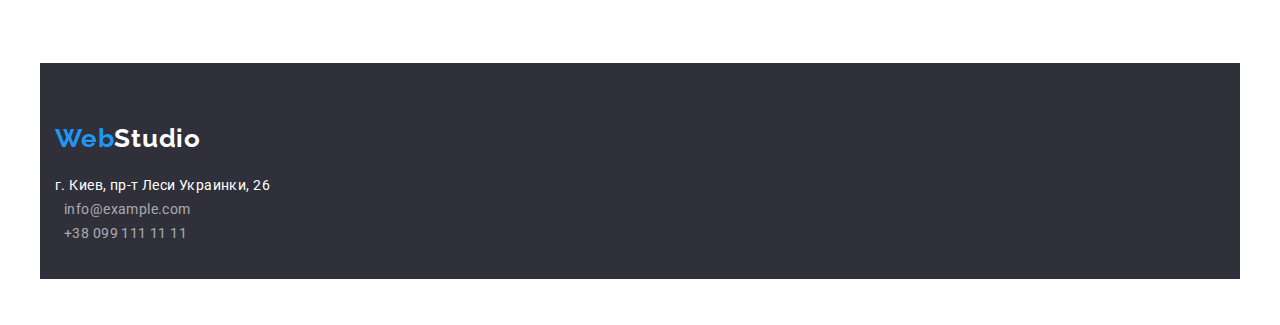
==== commit 6ea89b80: "heder" ====
--- a/portfolio.html
+++ b/portfolio.html
@@ -19,14 +19,14 @@
     <div class="container">
     <nav class="header-nav"><a href="WebStudio" class="logo-web">Web<span class="logo">Studio</span></a>
         <ul class="nav-list">
-            <li><a href="https://liudmylka.github.io/goit-markup-hw-02/" class="open-link">Студия</a></li>
-            <li><a href="https://liudmylka.github.io/goit-markup-hw-02/portfolio.html" class="open">Портфолио</a></li>
+            <li><a href="https://liudmylka.github.io/goit-markup-hw-03/" class="open-link">Студия</a></li>
+            <li><a href="https://liudmylka.github.io/goit-markup-hw-03/portfolio.html" class="open">Портфолио</a></li>
             <li><a href="Контакты" class="site-nav">Контакты</a></li>
         </ul>
     </nav>
     <ul class="contact-list">
         <li><a href="mailto:info@devstudio.com" class="page-link">info@devstudio.com</a></li>
-        <li><a href="tel:+380961111111" class="page-link">+38 096 111 11 11</a></li>
+        <li><a href="tel:+380961111111" class="page-contact">+38 096 111 11 11</a></li>
         
     </ul>
     </div>
--- a/css/style.css
+++ b/css/style.css
@@ -41,12 +41,7 @@
   justify-content: space-between;
   width: 1200px;
 }
-.page-header .header-nav {
-  width: 1200px;
-}
-.page-header .contact-list {
-  width: 1200px;
-}
+
 ul {
   list-style: none;
 }
@@ -57,23 +52,35 @@
   align-items: center;
   justify-content: space-between;
 }
+.nav-list ul {
+  display: inline;
+  align-items: center;
+  justify-content: space-between;
+  width: 135px;
+  padding-top: 32px;
+  padding-right: 331px;
+  padding-bottom: 32px;
+  padding-left: 0px;
+  margin-top: 0px;
+  margin-bottom: 0px;
+}
 
 .header-nav {
   justify-content: flex-start;
-  padding-top: 24px;
-  padding-right: 93px;
-  padding-left: 0px;
-}
-.contact-list li:last-child {
-  position: absolute;
-  padding: 0 94px;
+  margin-right: 93px;
+  margin: 0px;
 }
 .contact-list ul {
   display: inline;
   align-items: center;
   justify-content: space-between;
   width: 135px;
-  padding: 32px 50px;
+  padding-top: 32px;
+  padding-right: 50px;
+  padding-bottom: 32px;
+  padding-left: 0px;
+  margin-top: 0px;
+  margin-bottom: 0px;
 }
 .logo-web {
   color: var(--color-link);
@@ -107,7 +114,11 @@
   display: inline-block;
   align-items: center;
   justify-content: space-around;
-  padding: 32px 50px;
+  padding-top: 32px;
+  padding-right: 0px;
+  padding-bottom: 32px;
+  padding-left: 0px;
+  margin-right: 50px;
   color: var(--main-color);
   text-decoration: none;
   font-weight: 500;
@@ -116,6 +127,7 @@
   letter-spacing: 0.02em;
   display: flex;
 }
+
 .site-nav:hover,
 .site-nav:focus,
 .site-nav:active {
@@ -125,15 +137,19 @@
   display: inline-block;
   align-items: center;
   justify-content: space-around;
-  padding: 32px 50px;
+  padding-top: 32px;
+  padding-right: 0px;
+  padding-bottom: 32px;
+  padding-left: 0px;
+  margin-right: 50px;
   color: var(--main-color);
   text-decoration: none;
   font-weight: 500;
   font-size: 14px;
   line-height: 114%;
   letter-spacing: 0.02em;
-  display: flex;
-}
+}
+
 .open-link:hover,
 .open-link:focus,
 .open-link:active {
@@ -143,12 +159,16 @@
   display: inline-block;
   align-items: center;
   justify-content: space-around;
-  padding: 32px 50px;
+  padding-top: 32px;
+  padding-right: 0px;
+  padding-bottom: 32px;
+  padding-left: 0px;
+  margin-right: 50px;
   color: var(--color-link);
   text-decoration: none;
   letter-spacing: 0.02em;
-  display: flex;
-}
+}
+
 .open:hover,
 .open:focus,
 .open:active {
@@ -240,18 +260,39 @@
   display: inline-block;
   align-items: stretch;
   justify-content: space-around;
-  padding: 32px 50px;
+  padding-top: 32px;
+  padding-right: 0px;
+  padding-bottom: 32px;
+  padding-left: 0px;
+  margin-right: 50px;
   color: var(--text--small-text);
   text-decoration: none;
   letter-spacing: 0.02em;
-  display: flex;
-  justify-content: space-between;
+}
+
+.page-contact {
+  display: inline-block;
+  align-items: stretch;
+  justify-content: space-around;
+  padding-top: 32px;
+  padding-right: 0px;
+  padding-bottom: 32px;
+  padding-left: 0px;
+  color: var(--text--small-text);
+  text-decoration: none;
+  letter-spacing: 0.02em;
 }
 .page-link:hover,
 .page-link:focus,
 .page-link:active {
   color: var(--color-link);
 }
+.page-contact:hover,
+.page-contact:focus,
+.page-contact:active {
+  color: var(--color-link);
+}
+
 .text-section {
   display: flex;
 }
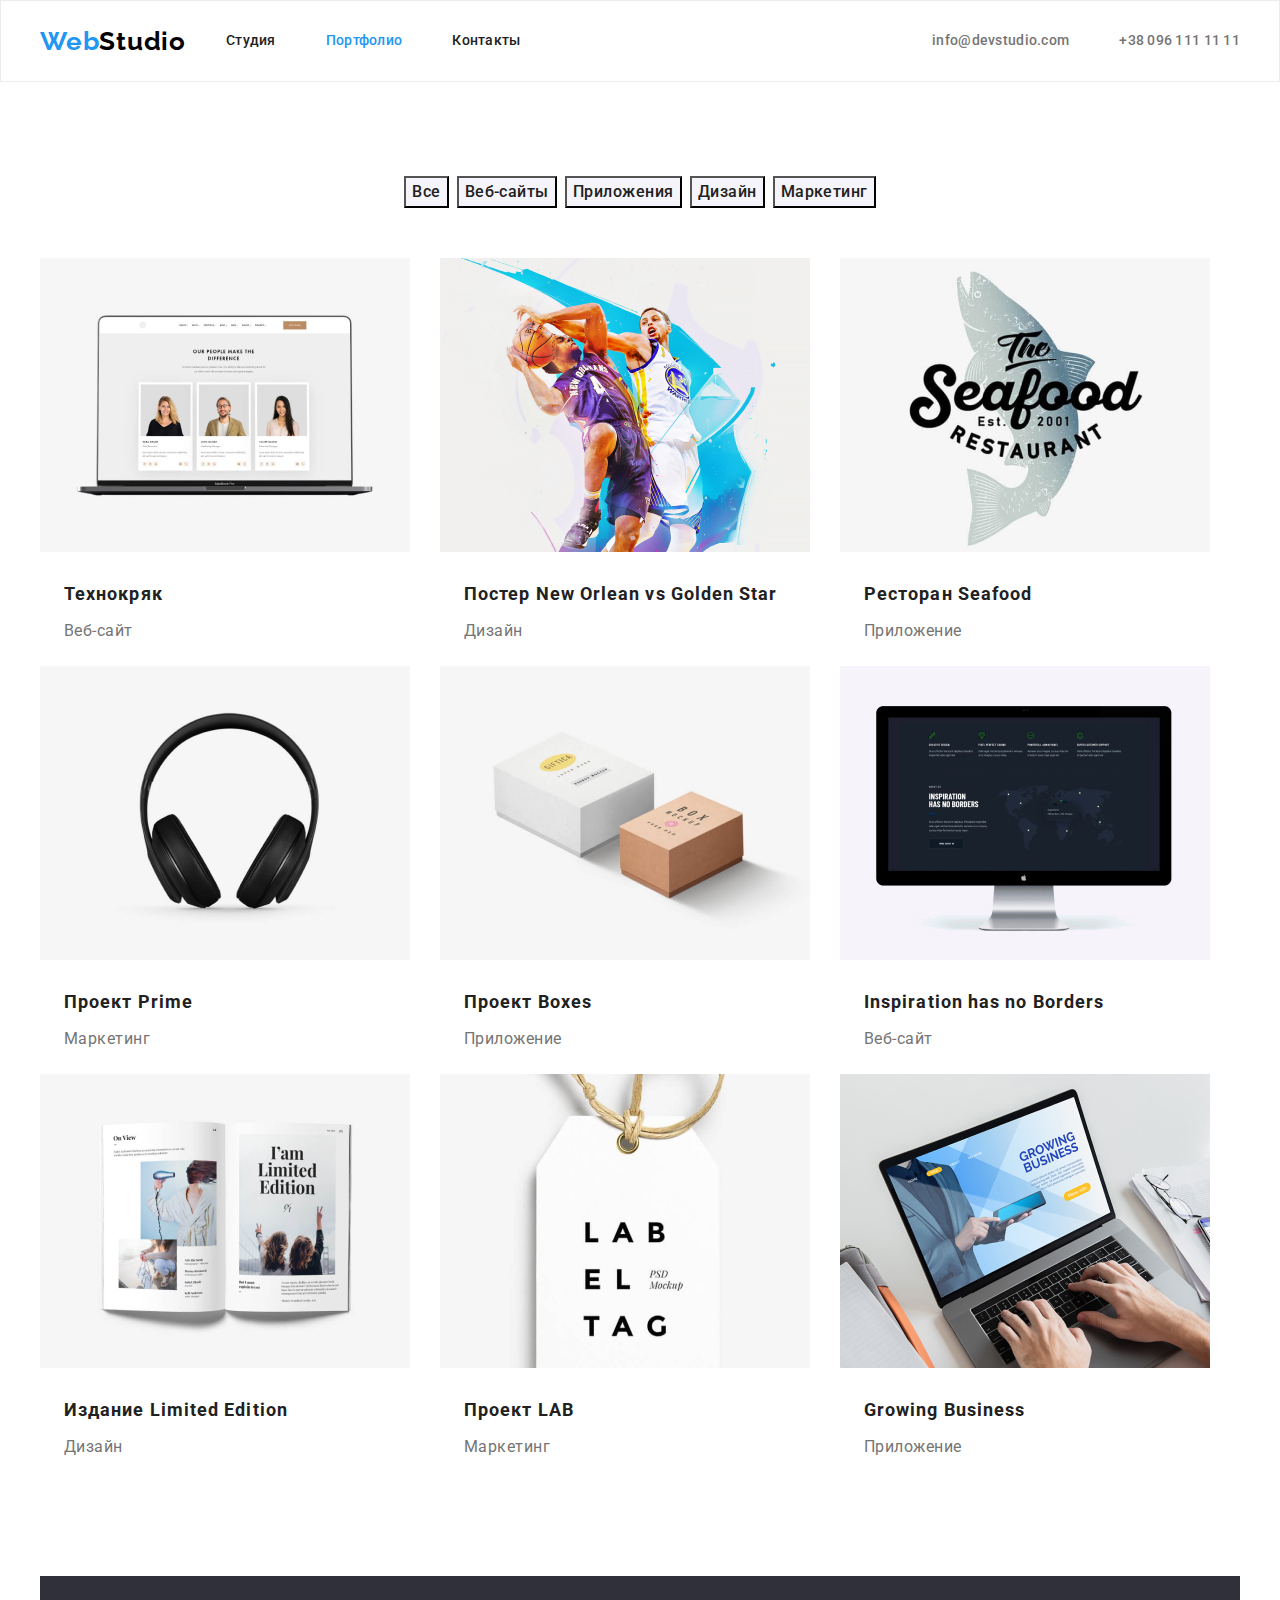
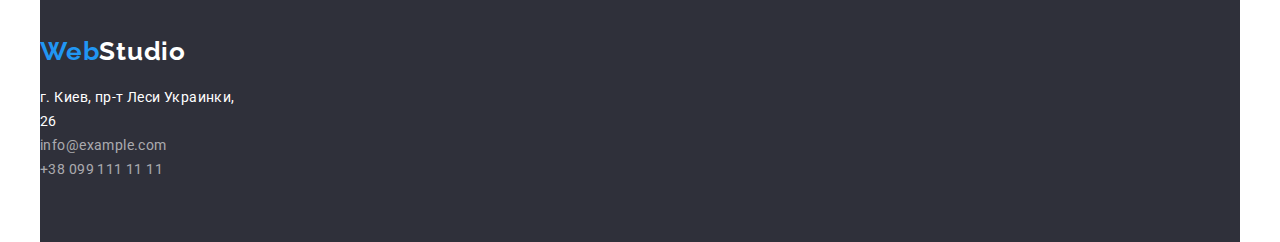
==== commit a55254c5: "all" ====
--- a/portfolio.html
+++ b/portfolio.html
@@ -39,58 +39,49 @@
     <div class="container">
     <h1 class="visually-hidden">Filters</h1>
     <ul class="button-list">   
-        <li><button type="button" class="button">Все</button></li>
-        <li><button type="button" class="button">Веб-сайты</button></li>
-        <li><button type="button" class="button">Приложения</button></li>
-        <li><button type="button" class="button">Дизайн</button></li>
-        <li><button type="button" class="button">Маркетинг</button></li>
+        <li class="but-one"><button type="button" class="button">Все</button></li>
+        <li class="but-two"><button type="button" class="button">Веб-сайты</button></li>
+        <li class="but-three"><button type="button" class="button">Приложения</button></li>
+        <li class="but-four"><button type="button" class="button">Дизайн</button></li>
+        <li class="but-five"><button type="button" class="button">Маркетинг</button></li>
     </ul>
         <ul class="images">
-<li><a href="images1" class="photo"><img width="370" src="images/portfolio/1.img.jpg" alt="project1">
+<li class="images1"><a href="images1" class="photo"><img width="370" src="images/portfolio/1.img.jpg" alt="project1">
       <div class="card-title">         
     <h2 class="title-small">Технокряк</h2>
-    </div>
-     <p class="small-text-p">Веб-сайт</p></a></li>
-<li><a href="images2" class="photo"><img width="370" src="images/portfolio/2.img.jpg" alt="project2">
+     <p class="small-text-p">Веб-сайт</p></div></a></li>
+<li class="images2"><a href="images2" class="photo"><img width="370" src="images/portfolio/2.img.jpg" alt="project2">
         <div class="card-title">
     <h2 class="title-small">Постер New Orlean vs Golden Star</h2>
-        </div>
-    <p class="small-text-p">Дизайн</p></a></li>
-<li><a href="images3" class="photo"><img width="370" src="images/portfolio/3.img.jpg" alt="project3">
+    <p class="small-text-p">Дизайн</p></div></a></li>
+<li class="images3"><a href="images3" class="photo"><img width="370" src="images/portfolio/3.img.jpg" alt="project3">
     <div class="card-title">
     <h2 class="title-small">Ресторан Seafood</h2>
-    </div>
-    <p class="small-text-p">Приложение</p></a></li>
-<li><a href="images4" class="photo"><img width="370" src="images/portfolio/4.img.jpg" alt="project4">
+    <p class="small-text-p">Приложение</p></div></a></li>
+<li class="images4"><a href="images4" class="photo"><img width="370" src="images/portfolio/4.img.jpg" alt="project4">
     <div class="card-title">
     <h2 class="title-small">Проект Prime</h2>
-    </div>
-    <p class="small-text-p">Маркетинг</p></a></li>
-<li><a href="images5" class="photo"><img width="370" src="images/portfolio/5.img.jpg" alt="project5">
+    <p class="small-text-p">Маркетинг</p></div></a></li>
+<li class="images5"><a href="images5" class="photo"><img width="370" src="images/portfolio/5.img.jpg" alt="project5">
     <div class="card-title">
     <h2 class="title-small">Проект Boxes</h2>
-    </div>
-    <p class="small-text-p">Приложение</p></a></li>
-<li><a href="images6" class="photo"><img width="370" src="images/portfolio/6.img.jpg" alt="project6">
+    <p class="small-text-p">Приложение</p></div></a></li>
+<li class="images6"><a href="images6" class="photo"><img width="370" src="images/portfolio/6.img.jpg" alt="project6">
         <div class="card-title">
-    <h2 class="title-small">Inspiration has no Borders</h2>
-        </div>    
-    <p class="small-text-p">Веб-сайт</p></a></li>
-<li><a href="images7" class="photo"><img width="370" src="images/portfolio/7.img.jpg" alt="project7">
+    <h2 class="title-small">Inspiration has no Borders</h2>   
+    <p class="small-text-p">Веб-сайт</p></div></a></li>
+<li class="images7"><a href="images7" class="photo"><img width="370" src="images/portfolio/7.img.jpg" alt="project7">
     <div class="card-title">
     <h2 class="title-small">Издание Limited Edition</h2>
-    </div>
-    <p class="small-text-p">Дизайн</p></a></li>
-<li><a href="images8" class="photo"><img width="370" src="images/portfolio/8.img.jpg" alt="project8">
+    <p class="small-text-p">Дизайн</p></div></a></li>
+<li class="images8"><a href="images8" class="photo"><img width="370" src="images/portfolio/8.img.jpg" alt="project8">
         <div class="card-title">
     <h2 class="title-small">Проект LAB</h2>
-        </div>
-    <p class="small-text-p">Маркетинг</p></a></li>
-<li><a href="images9" class="photo"><img width="370" src="images/portfolio/9.img.jpg" alt="project9">
+    <p class="small-text-p">Маркетинг</p></div></a></li>
+<li class="images9"><a href="images9" class="photo"><img width="370" src="images/portfolio/9.img.jpg" alt="project9">
     <div class="card-title">
     <h2 class="title-small">Growing Business</h2>
-    </div>
-    <p class="small-text-p">Приложение</p></a></li>
+    <p class="small-text-p">Приложение</p></div></a></li>
         </ul>
         </div>
 </section>
--- a/css/style.css
+++ b/css/style.css
@@ -21,7 +21,6 @@
 }
 .container {
   width: 1200px;
-  padding: 0 15px;
   margin: 0 auto;
   /*border: 1px solid red;*/
 }
@@ -61,14 +60,14 @@
   padding-right: 331px;
   padding-bottom: 32px;
   padding-left: 0px;
-  margin-top: 0px;
-  margin-bottom: 0px;
-}
-
+}
+.nav-list {
+  margin: 0 auto;
+}
 .header-nav {
   justify-content: flex-start;
   margin-right: 93px;
-  margin: 0px;
+  margin: 0;
 }
 .contact-list ul {
   display: inline;
@@ -81,6 +80,9 @@
   padding-left: 0px;
   margin-top: 0px;
   margin-bottom: 0px;
+}
+.contact-list {
+  margin: 0;
 }
 .logo-web {
   color: var(--color-link);
@@ -106,7 +108,7 @@
   font-size: 26px;
   line-height: 119%;
   letter-spacing: 0.03em;
-  margin: 0px;
+  margin: 0;
   margin-bottom: 20px;
   width: 145px;
 }
@@ -178,27 +180,27 @@
   background: var(--background-hero);
   text-align: center;
   width: 1200px;
-  padding: 94px;
+  padding-top: 200px;
+  padding-bottom: 200px;
   margin: 0 auto;
 }
 
 .hero-blok {
   color: var(--hero-blok);
   display: flex;
+  padding-top: 94px;
+  padding-bottom: 94px;
 }
 button {
   display: block;
 }
 .button-list {
   display: flex;
-  align-items: flex-start;
-  justify-content: space-between;
-  width: 614px;
-  padding-top: 94px;
+  justify-content: center;
   padding-right: 8px;
   padding-bottom: 50px;
   padding-left: 8px;
-  margin: 0 auto;
+  margin: 0;
 }
 .button {
   color: var(--main-color);
@@ -215,7 +217,18 @@
   background: var(--color-link);
   color: var(--title);
 }
-
+.but-one {
+  margin-right: 8px;
+}
+.but-two {
+  margin-right: 8px;
+}
+.but-three {
+  margin-right: 8px;
+}
+.but-four {
+  margin-right: 8px;
+}
 .hero-title {
   display: inline-block;
   color: var(--title);
@@ -225,8 +238,8 @@
   text-transform: uppercase;
   letter-spacing: 0.06em;
   text-align: center;
-  margin-top: 200px;
   width: 696px;
+  margin-bottom: 30px;
 }
 .botton-studio {
   align-items: center;
@@ -238,7 +251,6 @@
   letter-spacing: 0.06em;
   background: var(--color-link);
   margin: 0 auto;
-  margin-bottom: 200px;
   width: 200px;
   height: 50px;
   box-shadow: 0px 4px 4px rgba(0, 0, 0, 0.15);
@@ -295,16 +307,25 @@
 
 .text-section {
   display: flex;
-}
-.only-text {
-  display: flex;
-  align-items: stretch;
   padding-top: 94px;
   padding-right: 0px;
   padding-bottom: 94px;
   padding-left: 0px;
-  text-align: left;
-  width: 1170px;
+  margin: 0;
+}
+.only-text {
+  display: flex;
+  align-items: stretch;
+  width: 270px;
+}
+.one {
+  margin-right: 30px;
+}
+.two {
+  margin-right: 30px;
+}
+.three {
+  margin-right: 30px;
 }
 .text-one {
   color: var(--text-one--title-two--title-three--title-name--title-small);
@@ -314,7 +335,10 @@
   text-transform: uppercase;
   letter-spacing: 0.03em;
   text-align: left;
-  width: 270px;
+  margin-top: 0px;
+  margin-left: 0px;
+  margin-bottom: 10px;
+  margin-right: 30px;
 }
 .text {
   display: block;
@@ -325,6 +349,7 @@
   letter-spacing: 0.03em;
   text-align: left;
   width: 270px;
+  margin: 0;
 }
 .title-two {
   display: block;
@@ -334,26 +359,38 @@
   line-height: 116%;
   letter-spacing: 0.03em;
   text-align: center;
+  padding: 0px;
+  margin: 0 auto;
+  margin-bottom: 50px;
 }
 .img {
   display: flex;
-  justify-content: space-between;
-  padding-top: 50px;
-  padding-right: 0px;
-  padding-bottom: 0px;
-  padding-left: 0px;
-  margin: 30px 0px;
+  justify-content: center;
   border: 1px;
-}
-
-.img ul {
-  justify-content: space-between;
+  padding: 0px;
+  margin: 0 auto;
+}
+.img-one {
+  display: block;
+  margin-right: 30px;
+  margin-left: 0px;
   width: 370px;
 }
-
+.img-two {
+  display: block;
+  margin-right: 30px;
+  width: 370px;
+}
+.img-three {
+  display: block;
+  margin-right: 0px;
+  width: 370px;
+}
 .team {
   background: var(--button);
-  padding: 0 94px;
+  padding-top: 94px;
+  padding-bottom: 50px;
+  margin: 0 auto;
 }
 
 .title-three {
@@ -363,21 +400,44 @@
   font-size: 36px;
   line-height: 116%;
   letter-spacing: 0.03em;
-  padding-top: 94px;
+  margin: 0 auto;
   text-align: center;
 }
 .our-team {
   display: flex;
-  justify-content: space-between;
-  padding-top: 50px;
-  padding-right: 0px;
-  padding-bottom: 94px;
-  padding-left: 0px;
-  margin: 30px 0px;
+  justify-content: center;
+  margin: 0 auto;
+  margin-top: 50px;
   border: 1px;
 }
-.our-team ul {
-  justify-content: space-between;
+.text-only {
+  padding-top: 30px;
+  padding-right: 15px;
+  padding-bottom: 30px;
+  padding-left: 15px;
+}
+.team-one {
+  display: block;
+  margin-left: 0px;
+  margin-right: 30px;
+  width: 270px;
+}
+.team-two {
+  display: block;
+  margin-left: 0px;
+  margin-right: 30px;
+  width: 270px;
+}
+.team-three {
+  display: block;
+  margin-left: 0px;
+  margin-right: 30px;
+  width: 270px;
+}
+.team-four {
+  display: block;
+  margin-left: 0px;
+  margin-right: 0px;
   width: 270px;
 }
 .title-name {
@@ -390,8 +450,8 @@
   width: 134px;
   text-align: center;
   white-space: pre;
-  padding: 30px 68px 10px;
-  margin: 0px;
+  margin: 0 auto;
+  margin-bottom: 10px;
 }
 
 .small-text {
@@ -401,9 +461,7 @@
   line-height: 187%;
   text-decoration: none;
   letter-spacing: 0.03em;
-  padding-top: 10px;
-  padding-bottom: 30px;
-  margin: 0px;
+  margin: 0;
   text-align: center;
 }
 .title-small {
@@ -416,9 +474,8 @@
   text-decoration: none;
   width: 322px;
   white-space: pre;
-}
-.our-team.container {
-  border: 1px;
+  margin: 0;
+  margin-bottom: 4px;
 }
 .small-text-p {
   color: var(--text--small-text);
@@ -427,12 +484,14 @@
   line-height: 187%;
   text-decoration: none;
   letter-spacing: 0.03em;
-  padding: 4px 24px 20px;
-  margin: 0px;
+  margin: 0;
 }
 .card-title {
-  padding: 20px 24px 4px;
-  margin: 0px;
+  padding-top: 20px;
+  padding-right: 24px;
+  padding-bottom: 20px;
+  padding-left: 24px;
+  margin: 0;
 }
 .photo {
   text-decoration: none;
@@ -440,23 +499,35 @@
 .images {
   display: flex;
   align-items: baseline;
-  justify-content: space-between;
   flex-wrap: wrap;
-  padding: 34px 30px;
-  margin-left: -30px;
-  margin-top: -30px;
-  border: 1px;
+  padding: 0px;
+  margin: 0;
+}
+.images1,
+.images2,
+.images4,
+.images5,
+.images7,
+.images8 {
+  margin-right: 30px;
+}
+.images3,
+.images6,
+.images9 {
+  margin-right: 0px;
 }
 .photo li {
   border: 1px solid;
   margin-left: 30px;
   margin-top: 30px;
+  margin-right: 30px;
   width: 370px;
 }
 .footer {
   background: var(--background-hero);
   width: 1200px;
   padding-top: 60px;
+  padding-bottom: 60px;
   margin: 0 auto;
   text-align: left;
 }
@@ -468,16 +539,21 @@
   text-decoration: none;
   letter-spacing: 0.03em;
   width: 231px;
-  padding: 9px;
+  margin-top: 9px;
   text-align: left;
 }
 .link {
   width: 231px;
-  padding: 9px;
   padding-bottom: 60px;
   display: inline;
   justify-content: flex-start;
 }
+.mail {
+  margin-top: 9px;
+}
+.tel {
+  margin-top: 9px;
+}
 .footer-link:hover,
 .footer-link:focus,
 .footer-link:active {
@@ -491,8 +567,7 @@
   font-size: 14px;
   line-height: 171%;
   letter-spacing: 0.03em;
-  padding-top: 20px;
-  padding-bottom: 9px;
+  margin-top: 20px;
   width: 231px;
   text-align: left;
 }
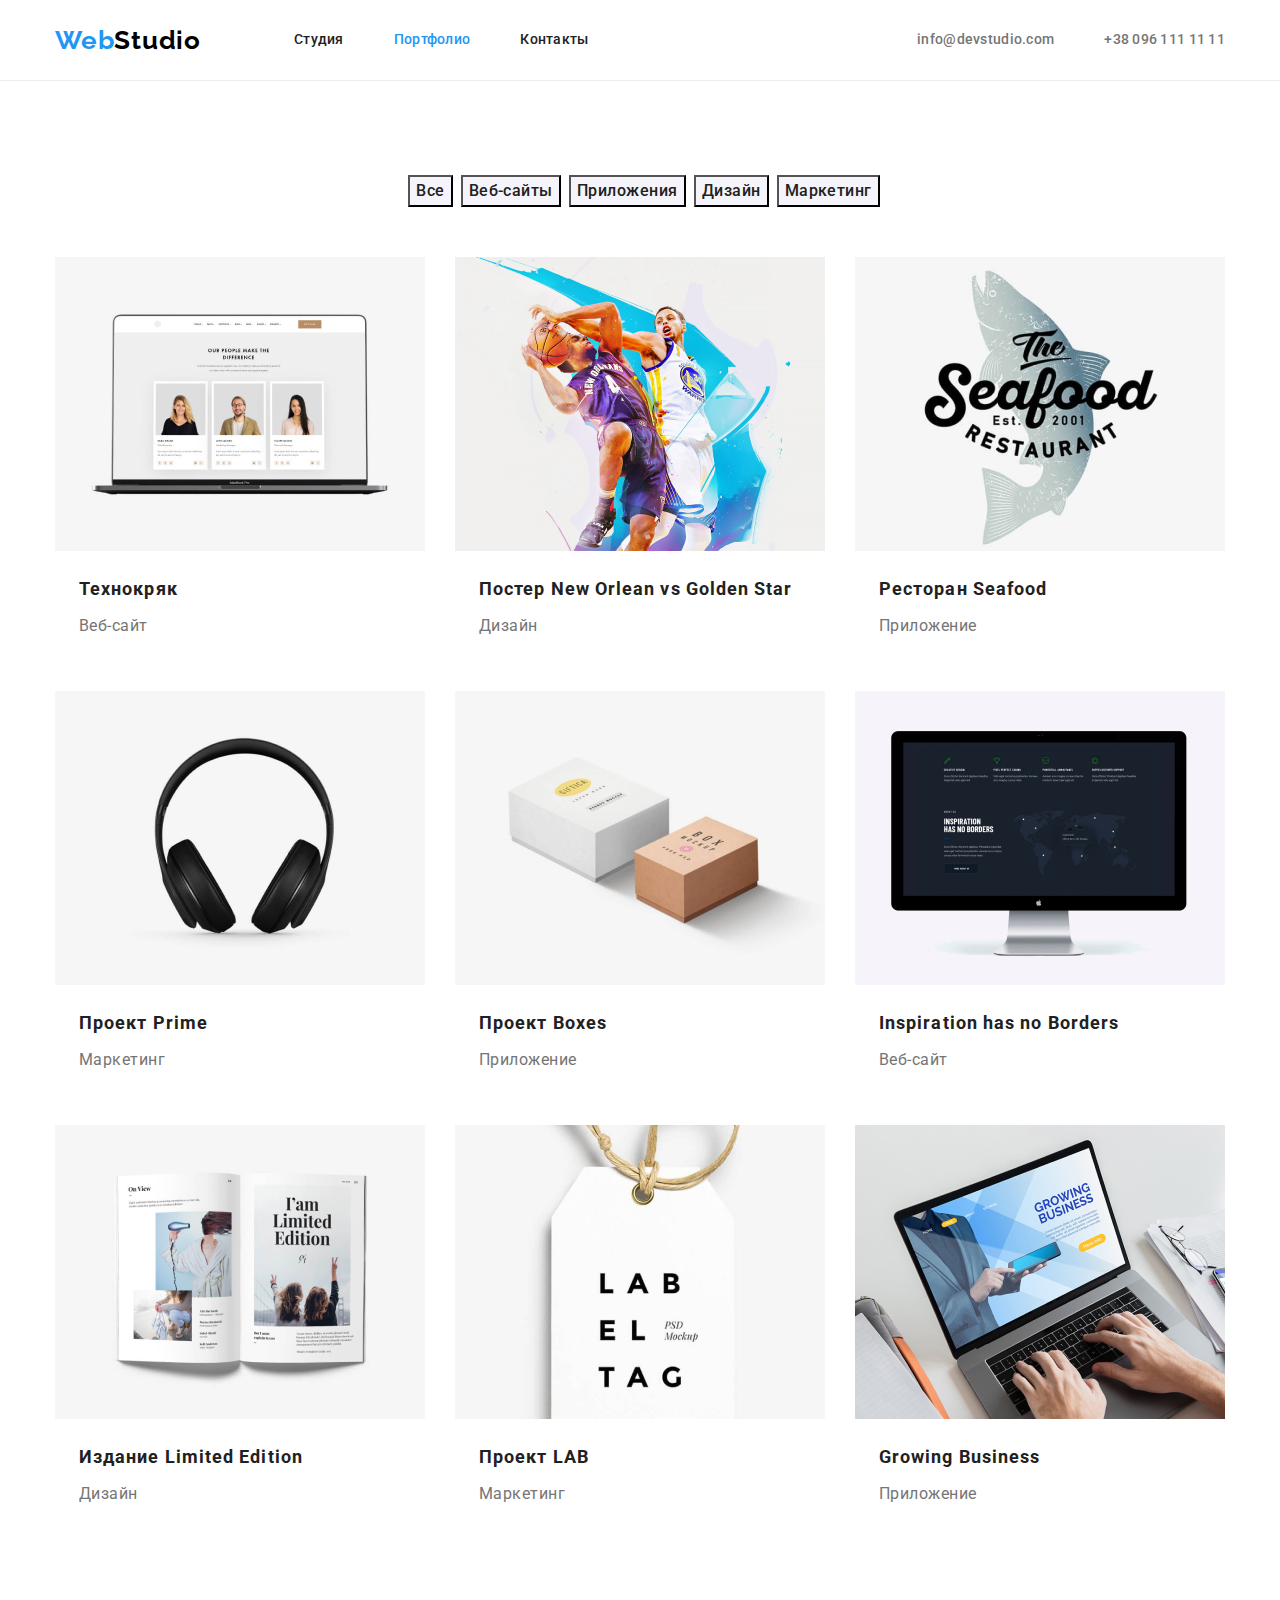
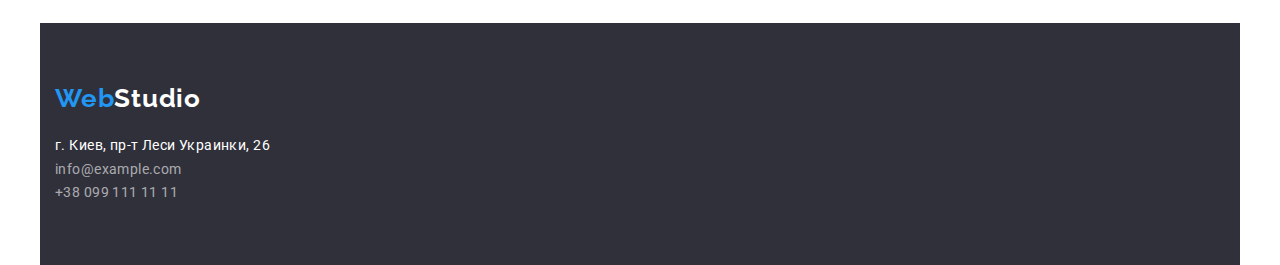
==== commit 74991c3d: "last" ====
--- a/portfolio.html
+++ b/portfolio.html
@@ -19,13 +19,13 @@
     <div class="container">
     <nav class="header-nav"><a href="WebStudio" class="logo-web">Web<span class="logo">Studio</span></a>
         <ul class="nav-list">
-            <li><a href="https://liudmylka.github.io/goit-markup-hw-03/" class="open-link">Студия</a></li>
-            <li><a href="https://liudmylka.github.io/goit-markup-hw-03/portfolio.html" class="open">Портфолио</a></li>
+            <li class="open-li"><a href="https://liudmylka.github.io/goit-markup-hw-03/" class="open-link">Студия</a></li>
+            <li class="open-link-li"><a href="https://liudmylka.github.io/goit-markup-hw-03/portfolio.html" class="open">Портфолио</a></li>
             <li><a href="Контакты" class="site-nav">Контакты</a></li>
         </ul>
     </nav>
     <ul class="contact-list">
-        <li><a href="mailto:info@devstudio.com" class="page-link">info@devstudio.com</a></li>
+        <li class="page-link-li"><a href="mailto:info@devstudio.com" class="page-link">info@devstudio.com</a></li>
         <li><a href="tel:+380961111111" class="page-contact">+38 096 111 11 11</a></li>
         
     </ul>
@@ -40,45 +40,45 @@
     <h1 class="visually-hidden">Filters</h1>
     <ul class="button-list">   
         <li class="but-one"><button type="button" class="button">Все</button></li>
-        <li class="but-two"><button type="button" class="button">Веб-сайты</button></li>
-        <li class="but-three"><button type="button" class="button">Приложения</button></li>
-        <li class="but-four"><button type="button" class="button">Дизайн</button></li>
-        <li class="but-five"><button type="button" class="button">Маркетинг</button></li>
+        <li class="but-one"><button type="button" class="button">Веб-сайты</button></li>
+        <li class="but-one"><button type="button" class="button">Приложения</button></li>
+        <li class="but-one"><button type="button" class="button">Дизайн</button></li>
+        <li><button type="button" class="button">Маркетинг</button></li>
     </ul>
         <ul class="images">
-<li class="images1"><a href="images1" class="photo"><img width="370" src="images/portfolio/1.img.jpg" alt="project1">
+<li class="images-card"><a href="images1" class="photo"><img width="370" src="images/portfolio/1.img.jpg" alt="project1">
       <div class="card-title">         
     <h2 class="title-small">Технокряк</h2>
      <p class="small-text-p">Веб-сайт</p></div></a></li>
-<li class="images2"><a href="images2" class="photo"><img width="370" src="images/portfolio/2.img.jpg" alt="project2">
+<li class="images-card"><a href="images2" class="photo"><img width="370" src="images/portfolio/2.img.jpg" alt="project2">
         <div class="card-title">
     <h2 class="title-small">Постер New Orlean vs Golden Star</h2>
     <p class="small-text-p">Дизайн</p></div></a></li>
-<li class="images3"><a href="images3" class="photo"><img width="370" src="images/portfolio/3.img.jpg" alt="project3">
+<li class="images-last"><a href="images3" class="photo"><img width="370" src="images/portfolio/3.img.jpg" alt="project3">
     <div class="card-title">
     <h2 class="title-small">Ресторан Seafood</h2>
     <p class="small-text-p">Приложение</p></div></a></li>
-<li class="images4"><a href="images4" class="photo"><img width="370" src="images/portfolio/4.img.jpg" alt="project4">
+<li class="images-card"><a href="images4" class="photo"><img width="370" src="images/portfolio/4.img.jpg" alt="project4">
     <div class="card-title">
     <h2 class="title-small">Проект Prime</h2>
     <p class="small-text-p">Маркетинг</p></div></a></li>
-<li class="images5"><a href="images5" class="photo"><img width="370" src="images/portfolio/5.img.jpg" alt="project5">
+<li class="images-card"><a href="images5" class="photo"><img width="370" src="images/portfolio/5.img.jpg" alt="project5">
     <div class="card-title">
     <h2 class="title-small">Проект Boxes</h2>
     <p class="small-text-p">Приложение</p></div></a></li>
-<li class="images6"><a href="images6" class="photo"><img width="370" src="images/portfolio/6.img.jpg" alt="project6">
+<li class="images-last"><a href="images6" class="photo"><img width="370" src="images/portfolio/6.img.jpg" alt="project6">
         <div class="card-title">
     <h2 class="title-small">Inspiration has no Borders</h2>   
     <p class="small-text-p">Веб-сайт</p></div></a></li>
-<li class="images7"><a href="images7" class="photo"><img width="370" src="images/portfolio/7.img.jpg" alt="project7">
+<li class="images-card"><a href="images7" class="photo"><img width="370" src="images/portfolio/7.img.jpg" alt="project7">
     <div class="card-title">
     <h2 class="title-small">Издание Limited Edition</h2>
     <p class="small-text-p">Дизайн</p></div></a></li>
-<li class="images8"><a href="images8" class="photo"><img width="370" src="images/portfolio/8.img.jpg" alt="project8">
+<li class="images-card"><a href="images8" class="photo"><img width="370" src="images/portfolio/8.img.jpg" alt="project8">
         <div class="card-title">
     <h2 class="title-small">Проект LAB</h2>
     <p class="small-text-p">Маркетинг</p></div></a></li>
-<li class="images9"><a href="images9" class="photo"><img width="370" src="images/portfolio/9.img.jpg" alt="project9">
+<li class="images-last"><a href="images9" class="photo"><img width="370" src="images/portfolio/9.img.jpg" alt="project9">
     <div class="card-title">
     <h2 class="title-small">Growing Business</h2>
     <p class="small-text-p">Приложение</p></div></a></li>
--- a/css/style.css
+++ b/css/style.css
@@ -22,6 +22,8 @@
 .container {
   width: 1200px;
   margin: 0 auto;
+  padding-right: 15px;
+  padding-left: 15px;
   /*border: 1px solid red;*/
 }
 .page-header {
@@ -32,7 +34,7 @@
   display: flex;
   align-items: center;
   justify-content: space-between;
-  border: 1px solid #ececec;
+  border-bottom: 1px solid #ececec;
 }
 .page-header .container {
   display: flex;
@@ -63,6 +65,8 @@
 }
 .nav-list {
   margin: 0 auto;
+  padding-left: 0px;
+  margin-left: 93px;
 }
 .header-nav {
   justify-content: flex-start;
@@ -83,6 +87,7 @@
 }
 .contact-list {
   margin: 0;
+  padding-left: 0px;
 }
 .logo-web {
   color: var(--color-link);
@@ -143,7 +148,7 @@
   padding-right: 0px;
   padding-bottom: 32px;
   padding-left: 0px;
-  margin-right: 50px;
+  margin-right: 0;
   color: var(--main-color);
   text-decoration: none;
   font-weight: 500;
@@ -165,10 +170,18 @@
   padding-right: 0px;
   padding-bottom: 32px;
   padding-left: 0px;
+  margin-right: 0;
+  color: var(--color-link);
+  text-decoration: none;
+  letter-spacing: 0.02em;
+}
+
+.open-li {
   margin-right: 50px;
-  color: var(--color-link);
-  text-decoration: none;
-  letter-spacing: 0.02em;
+}
+
+.open-link-li {
+  margin-right: 50px;
 }
 
 .open:hover,
@@ -197,10 +210,9 @@
 .button-list {
   display: flex;
   justify-content: center;
-  padding-right: 8px;
-  padding-bottom: 50px;
   padding-left: 8px;
-  margin: 0;
+  margin-bottom: 50px;
+  margin-top: 0px;
 }
 .button {
   color: var(--main-color);
@@ -220,15 +232,7 @@
 .but-one {
   margin-right: 8px;
 }
-.but-two {
-  margin-right: 8px;
-}
-.but-three {
-  margin-right: 8px;
-}
-.but-four {
-  margin-right: 8px;
-}
+
 .hero-title {
   display: inline-block;
   color: var(--title);
@@ -240,6 +244,7 @@
   text-align: center;
   width: 696px;
   margin-bottom: 30px;
+  margin-top: 0;
 }
 .botton-studio {
   align-items: center;
@@ -276,20 +281,19 @@
   padding-right: 0px;
   padding-bottom: 32px;
   padding-left: 0px;
+  color: var(--text--small-text);
+  text-decoration: none;
+  letter-spacing: 0.02em;
+}
+.page-link-li {
   margin-right: 50px;
-  color: var(--text--small-text);
-  text-decoration: none;
-  letter-spacing: 0.02em;
-}
-
+}
 .page-contact {
   display: inline-block;
   align-items: stretch;
   justify-content: space-around;
   padding-top: 32px;
-  padding-right: 0px;
-  padding-bottom: 32px;
-  padding-left: 0px;
+  padding-bottom: 32px;
   color: var(--text--small-text);
   text-decoration: none;
   letter-spacing: 0.02em;
@@ -316,16 +320,16 @@
 .only-text {
   display: flex;
   align-items: stretch;
+  padding-left: 0px;
+  margin-top: 0;
+  margin-bottom: 0;
+}
+.one {
+  margin-right: 30px;
   width: 270px;
 }
-.one {
-  margin-right: 30px;
-}
 .two {
-  margin-right: 30px;
-}
-.three {
-  margin-right: 30px;
+  width: 270px;
 }
 .text-one {
   color: var(--text-one--title-two--title-three--title-name--title-small);
@@ -348,8 +352,10 @@
   line-height: 171%;
   letter-spacing: 0.03em;
   text-align: left;
-  width: 270px;
-  margin: 0;
+  margin: 0;
+}
+.only-img {
+  padding-bottom: 94px;
 }
 .title-two {
   display: block;
@@ -366,9 +372,11 @@
 .img {
   display: flex;
   justify-content: center;
-  border: 1px;
   padding: 0px;
   margin: 0 auto;
+}
+img {
+  display: block;
 }
 .img-one {
   display: block;
@@ -389,7 +397,7 @@
 .team {
   background: var(--button);
   padding-top: 94px;
-  padding-bottom: 50px;
+  padding-bottom: 94px;
   margin: 0 auto;
 }
 
@@ -408,7 +416,7 @@
   justify-content: center;
   margin: 0 auto;
   margin-top: 50px;
-  border: 1px;
+  padding-left: 0px;
 }
 .text-only {
   padding-top: 30px;
@@ -422,19 +430,8 @@
   margin-right: 30px;
   width: 270px;
 }
-.team-two {
-  display: block;
-  margin-left: 0px;
-  margin-right: 30px;
-  width: 270px;
-}
-.team-three {
-  display: block;
-  margin-left: 0px;
-  margin-right: 30px;
-  width: 270px;
-}
-.team-four {
+
+.team-last {
   display: block;
   margin-left: 0px;
   margin-right: 0px;
@@ -498,23 +495,20 @@
 }
 .images {
   display: flex;
-  align-items: baseline;
   flex-wrap: wrap;
   padding: 0px;
   margin: 0;
 }
-.images1,
-.images2,
-.images4,
-.images5,
-.images7,
-.images8 {
-  margin-right: 30px;
-}
-.images3,
-.images6,
-.images9 {
+.images-card {
+  margin-right: 30px;
+  margin-bottom: 30px;
+}
+li:nth-child(n + 7) {
+  margin-bottom: 0px;
+}
+.images-last {
   margin-right: 0px;
+  margin-bottom: 30px;
 }
 .photo li {
   border: 1px solid;
@@ -543,8 +537,7 @@
   text-align: left;
 }
 .link {
-  width: 231px;
-  padding-bottom: 60px;
+  padding: 0px;
   display: inline;
   justify-content: flex-start;
 }
@@ -568,6 +561,5 @@
   line-height: 171%;
   letter-spacing: 0.03em;
   margin-top: 20px;
-  width: 231px;
   text-align: left;
 }
